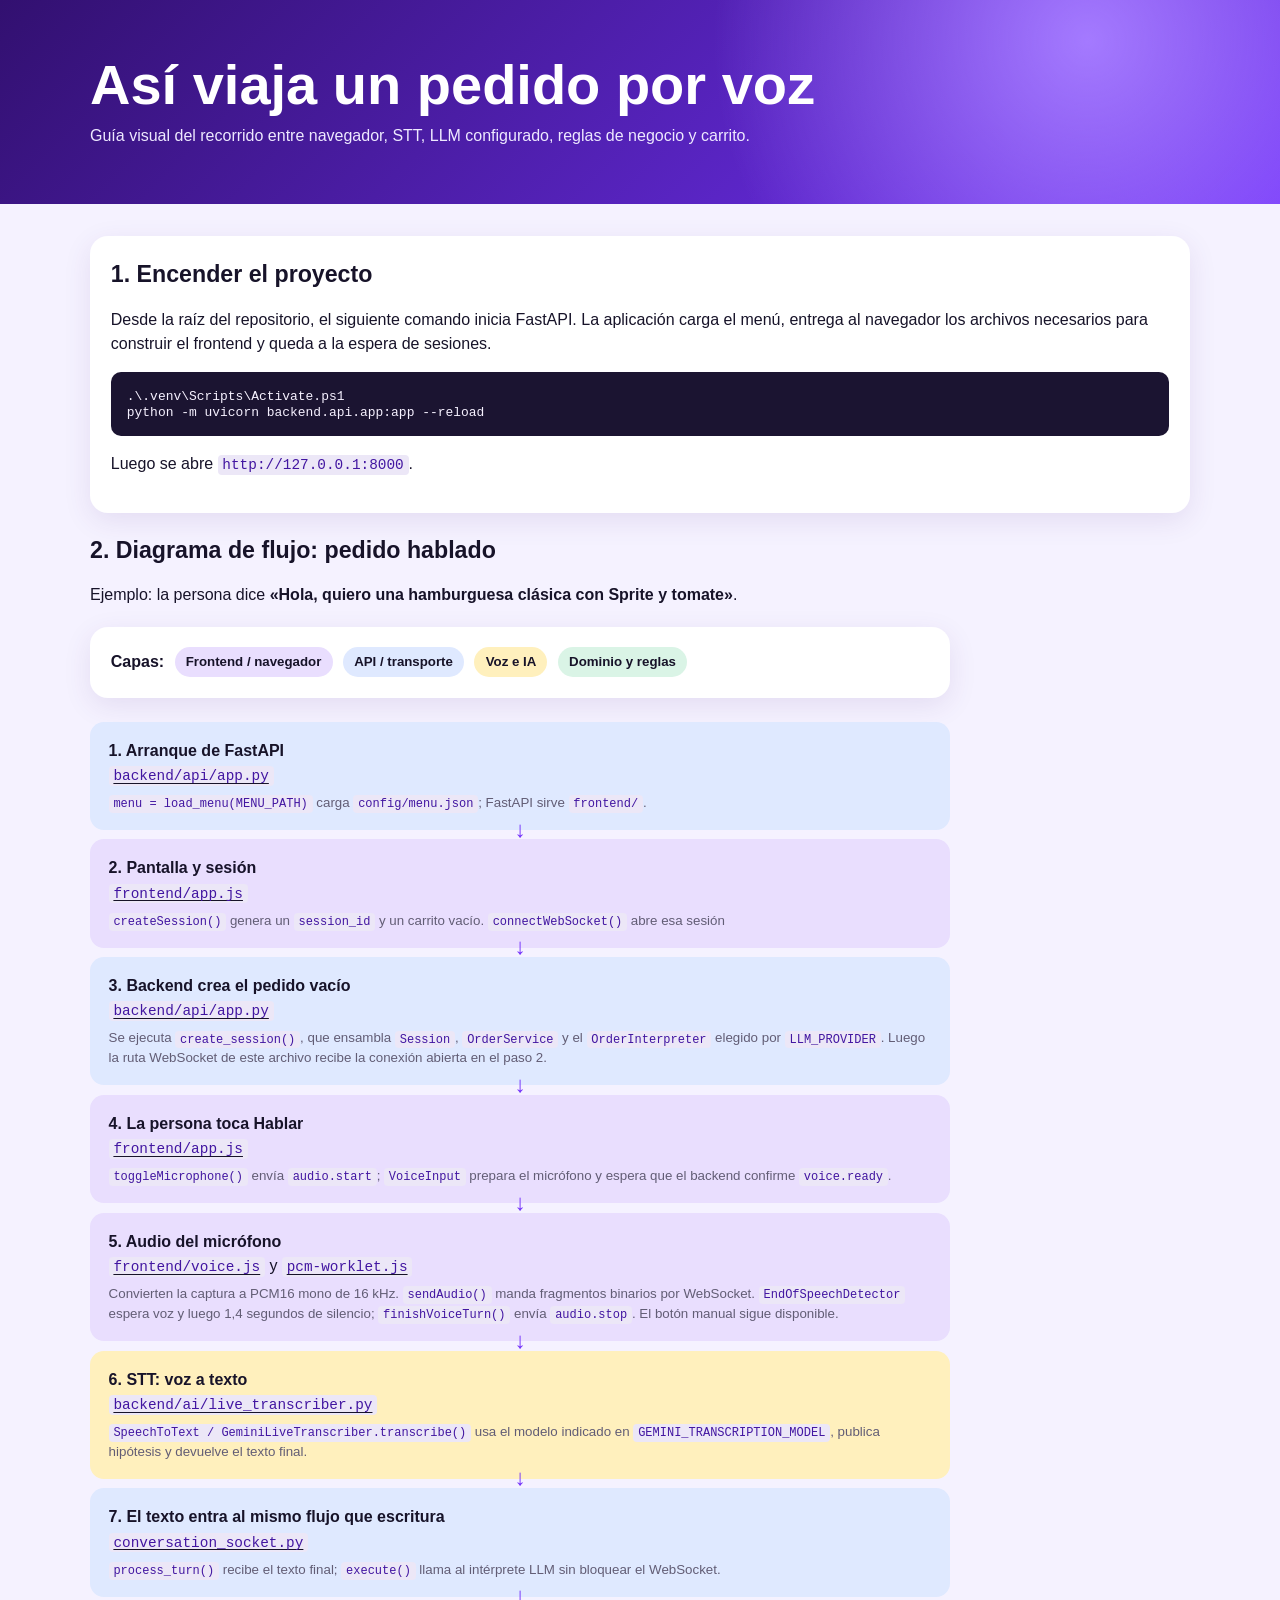
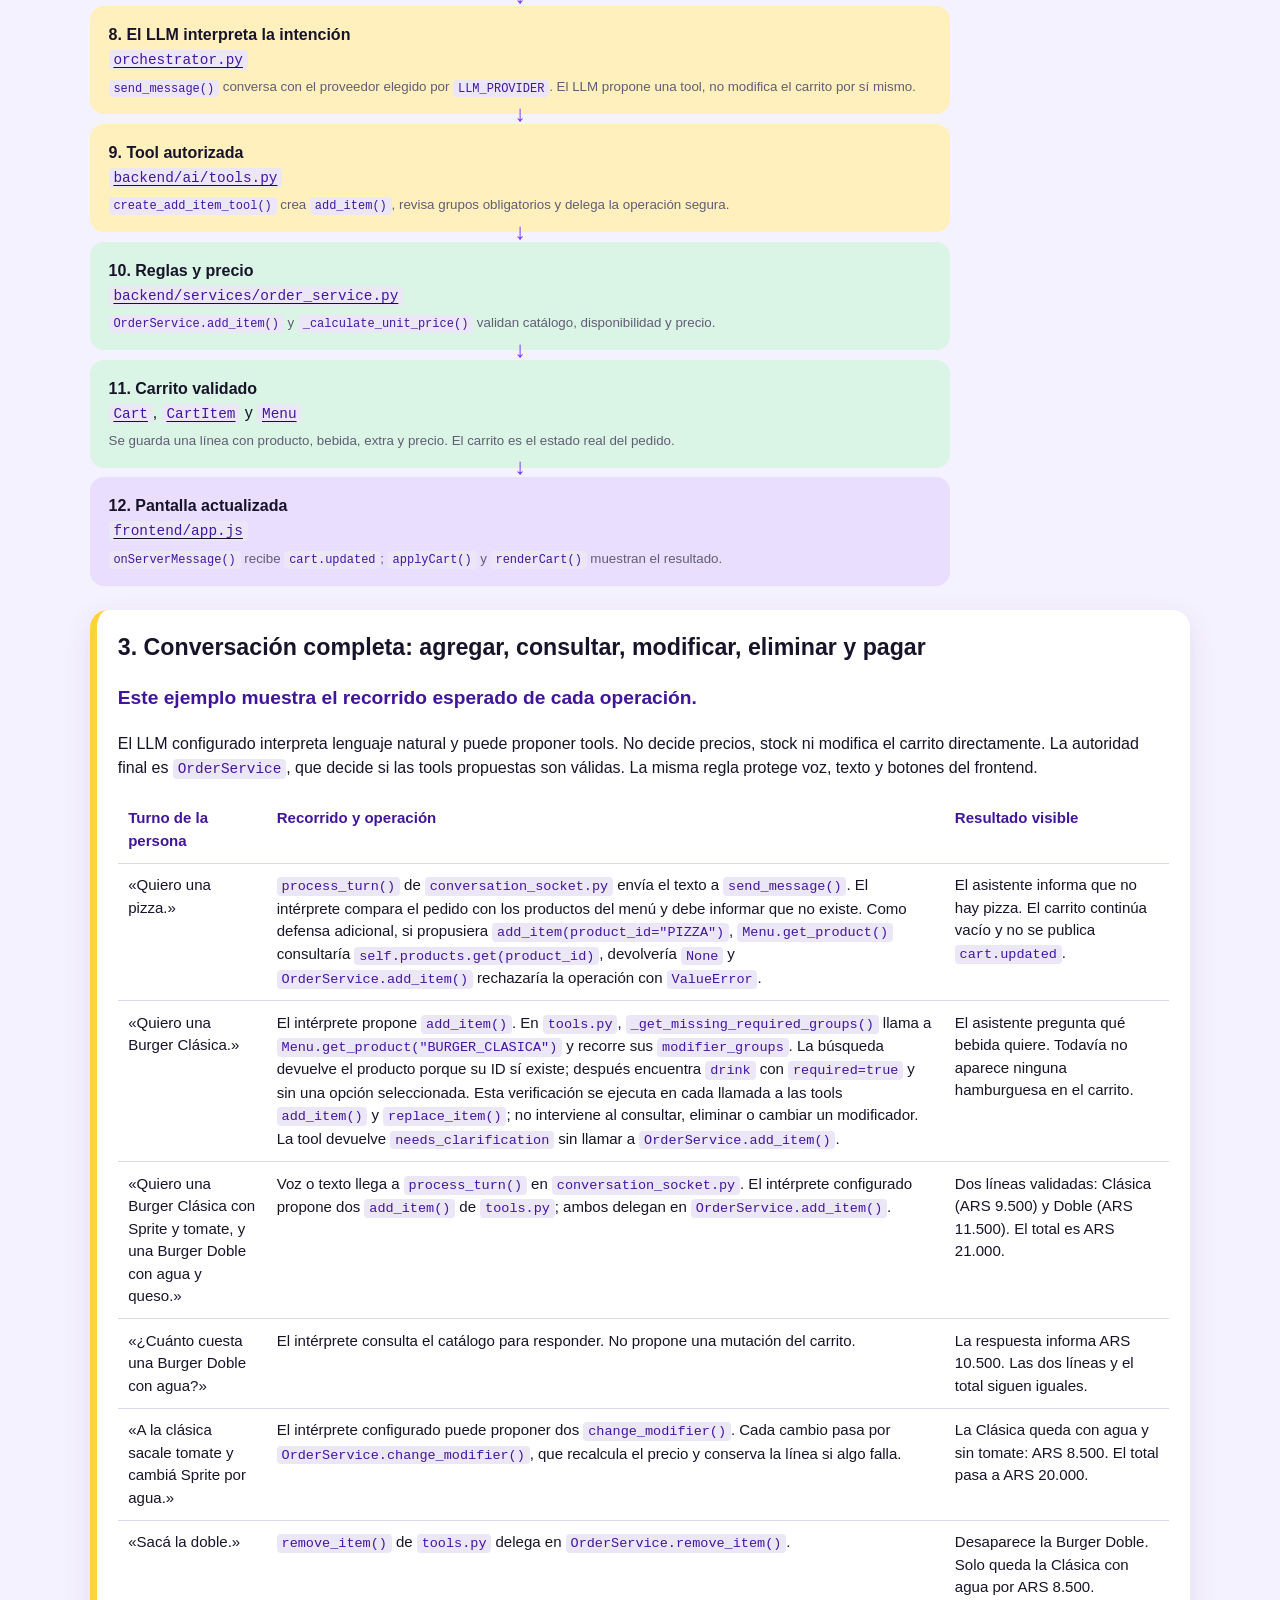
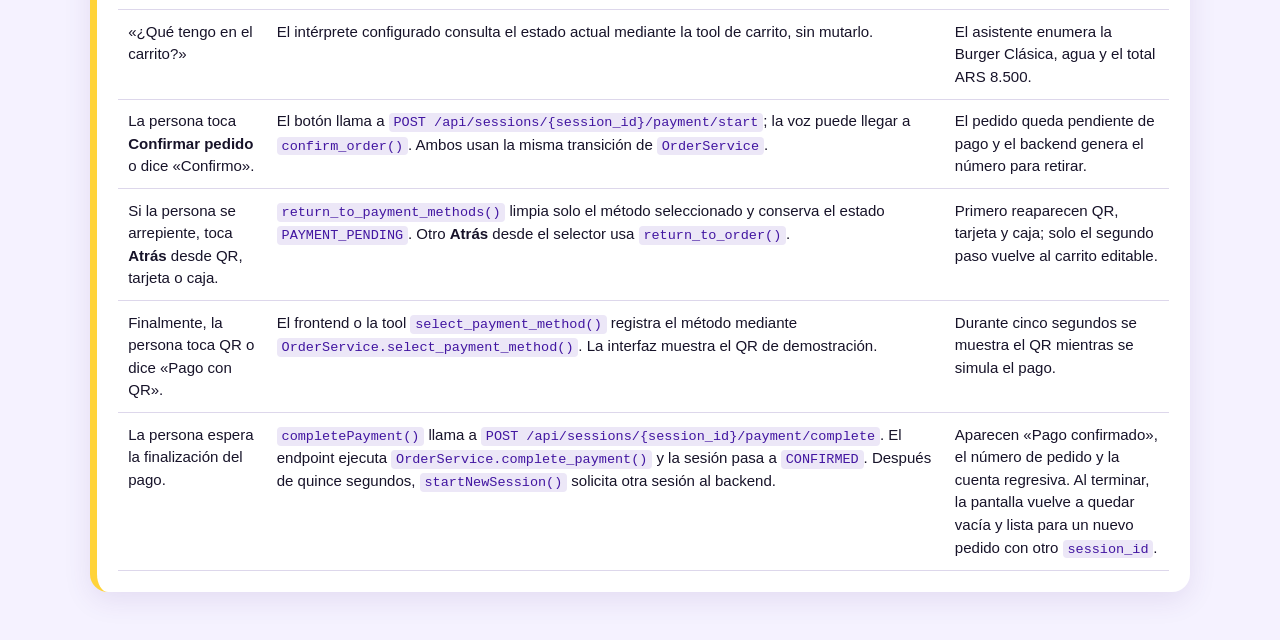
==== docs/recorrido-pedido.html @ 6e4f7584 "Envía el audio automáticamente al detectar silencio" ====
<!doctype html>
<html lang="es">

<head>
  <meta charset="utf-8">
  <meta name="viewport" content="width=device-width, initial-scale=1">
  <title>Recorrido de un pedido por voz</title>
  <style>
    :root {
      --violet: #7332fa;
      --violet-dark: #41159b;
      --yellow: #ffd339;
      --ink: #171329;
      --muted: #625d75;
      --surface: #ffffff;
      --background: #f5f2ff;
      --frontend: #e9defe;
      --backend: #dfe9ff;
      --ai: #fff0bd;
      --domain: #daf4e6;
      --line: #c9c1df;
    }

    * {
      box-sizing: border-box;
    }

    body {
      margin: 0;
      background: var(--background);
      color: var(--ink);
      font-family: Inter, Arial, sans-serif;
      line-height: 1.5;
    }

    header {
      background: radial-gradient(circle at 85% 20%, #a47aff, transparent 34%), linear-gradient(135deg, #321070, var(--violet));
      color: white;
      padding: 3.5rem max(1.5rem, calc((100% - 1100px) / 2));
    }

    header p {
      max-width: 760px;
      color: #eee9ff;
      margin: .6rem 0 0;
    }

    h1 {
      margin: 0;
      font-size: clamp(2rem, 5vw, 3.5rem);
      line-height: 1.05;
    }

    h2 {
      margin: 0 0 .7rem;
      font-size: 1.45rem;
    }

    h3 {
      margin: 0;
      font-size: 1rem;
    }

    main {
      width: min(1100px, calc(100% - 2rem));
      margin: 2rem auto 4rem;
    }

    .intro,
    .legend,
    .example,
    .notes {
      background: var(--surface);
      border-radius: 18px;
      padding: 1.3rem;
      box-shadow: 0 8px 28px #4b27821a;
      margin: 1.2rem 0;
    }

    .command {
      background: #1b1431;
      color: #f6f1ff;
      padding: 1rem;
      border-radius: 10px;
      overflow-x: auto;
      font: .9rem Consolas, monospace;
    }

    code {
      background: #ece7f7;
      color: #4216a1;
      padding: .12rem .3rem;
      border-radius: 4px;
      font-family: Consolas, monospace;
      font-size: .9em;
    }

    .command code {
      color: inherit;
      background: none;
      padding: 0;
    }

    .legend {
      display: flex;
      gap: .65rem;
      flex-wrap: wrap;
      align-items: center;
      width: 100%;
      max-width: 860px;
    }

    .pill {
      border-radius: 999px;
      padding: .3rem .7rem;
      font-weight: 700;
      font-size: .83rem;
    }

    .frontend {
      background: var(--frontend);
    }

    .backend {
      background: var(--backend);
    }

    .ai {
      background: var(--ai);
    }

    .domain {
      background: var(--domain);
    }

    .flow {
      display: grid;
      gap: .6rem;
      margin: 1.5rem 0;
    }

    .step {
      position: relative;
      padding: 1rem 1.1rem;
      border-radius: 14px;
      border: 1px solid transparent;
    }

    .step:not(:last-child)::after {
      content: "\2193";
      position: absolute;
      left: 50%;
      bottom: -1.08rem;
      transform: translateX(-50%);
      color: var(--violet);
      font-size: 1.4rem;
      font-weight: bold;
      z-index: 1;
    }

    .step small {
      color: var(--muted);
      display: block;
      margin-top: .35rem;
    }

    .step a {
      color: inherit;
      text-decoration-thickness: 1px;
      text-underline-offset: 3px;
    }

    details {
      border-top: 1px solid #dcd6ed;
      padding: .8rem 0;
    }

    details:last-child {
      border-bottom: 1px solid #dcd6ed;
    }

    summary {
      cursor: pointer;
      font-weight: 700;
      color: var(--violet-dark);
    }

    summary span {
      color: var(--ink);
    }

    .detail-body {
      padding: .7rem 0 0 1.2rem;
    }

    .detail-body p {
      margin: .25rem 0;
    }

    .grid {
      display: grid;
      grid-template-columns: repeat(auto-fit, minmax(250px, 1fr));
      gap: 1rem;
    }

    .example {
      border-left: 7px solid var(--yellow);
    }

    .example-phrase {
      font-size: 1.2rem;
      font-weight: 700;
      color: var(--violet-dark);
    }

    table {
      border-collapse: collapse;
      width: 100%;
      font-size: .94rem;
      margin-top: .8rem;
    }

    th,
    td {
      text-align: left;
      vertical-align: top;
      padding: .65rem;
      border-bottom: 1px solid #ddd7eb;
    }

    th {
      color: var(--violet-dark);
    }

    .warning {
      background: #fff8df;
      border: 1px solid #f2db85;
      border-radius: 10px;
      padding: .8rem;
    }

    footer {
      text-align: center;
      color: var(--muted);
      padding: 1rem;
      font-size: .9rem;
    }

    .flow {
      max-width: 860px;
    }
  </style>
</head>

<body>
  <header>
    <h1>As&iacute; viaja un pedido por voz</h1>
    <p>Gu&iacute;a visual del recorrido entre navegador, STT, LLM configurado, reglas de negocio y carrito.</p>
  </header>
  <main>
    <section class="intro">
      <h2>1. Encender el proyecto</h2>
      <p>Desde la ra&iacute;z del repositorio, el siguiente comando inicia FastAPI. La aplicaci&oacute;n carga el
        men&uacute;, entrega al navegador los archivos necesarios para construir el frontend y queda a la espera de
        sesiones.</p>
      <pre class="command"><code>.\.venv\Scripts\Activate.ps1
python -m uvicorn backend.api.app:app --reload</code></pre>
      <p>Luego se abre <code>http://127.0.0.1:8000</code>.</p>
    </section>


    <section>
      <h2>2. Diagrama de flujo: pedido hablado</h2>
      <p>Ejemplo: la persona dice <strong>&laquo;Hola, quiero una hamburguesa cl&aacute;sica con Sprite y
          tomate&raquo;</strong>.</p>
      <section class="legend" aria-label="Leyenda de capas">
        <strong>Capas:</strong>
        <span class="pill frontend">Frontend / navegador</span>
        <span class="pill backend">API / transporte</span>
        <span class="pill ai">Voz e IA</span>
        <span class="pill domain">Dominio y reglas</span>
      </section>

      <div class="flow">
        <article class="step backend">
          <h3>1. Arranque de FastAPI</h3>
          <a href="../backend/api/app.py"><code>backend/api/app.py</code></a>
          <small><code>menu = load_menu(MENU_PATH)</code> carga <code>config/menu.json</code>; FastAPI sirve
            <code>frontend/</code>.</small>
        </article>
        <article class="step frontend">
          <h3>2. Pantalla y sesi&oacute;n</h3>
          <a href="../frontend/app.js"><code>frontend/app.js</code></a>
          <small><code>createSession()</code> genera un <code>session_id</code> y un carrito vacío.
            <code>connectWebSocket()</code> abre esa sesión</small>
        </article>
        <article class="step backend">
          <h3>3. Backend crea el pedido vac&iacute;o</h3>
          <a href="../backend/api/app.py"><code>backend/api/app.py</code></a>
          <small>Se ejecuta <code>create_session()</code>, que
            ensambla <code>Session</code>, <code>OrderService</code> y el <code>OrderInterpreter</code> elegido por
            <code>LLM_PROVIDER</code>. Luego la ruta WebSocket de este archivo recibe la
            conexi&oacute;n abierta en el paso 2.</small>
        </article>
        <article class="step frontend">
          <h3>4. La persona toca Hablar</h3>
          <a href="../frontend/app.js"><code>frontend/app.js</code></a>
          <small><code>toggleMicrophone()</code> env&iacute;a <code>audio.start</code>; <code>VoiceInput</code> prepara
            el micr&oacute;fono y espera que el backend confirme <code>voice.ready</code>.</small>
        </article>
        <article class="step frontend">
          <h3>5. Audio del micr&oacute;fono</h3>
          <a href="../frontend/voice.js"><code>frontend/voice.js</code></a> y <a
            href="../frontend/pcm-worklet.js"><code>pcm-worklet.js</code></a>
          <small>Convierten la captura a PCM16 mono de 16 kHz. <code>sendAudio()</code> manda fragmentos binarios por
            WebSocket. <code>EndOfSpeechDetector</code> espera voz y luego 1,4 segundos de silencio;
            <code>finishVoiceTurn()</code> env&iacute;a <code>audio.stop</code>. El bot&oacute;n manual sigue disponible.</small>
        </article>
        <article class="step ai">
          <h3>6. STT: voz a texto</h3>
          <a href="../backend/ai/live_transcriber.py"><code>backend/ai/live_transcriber.py</code></a>
          <small><code>SpeechToText / GeminiLiveTranscriber.transcribe()</code> usa el modelo indicado en
            <code>GEMINI_TRANSCRIPTION_MODEL</code>, publica hip&oacute;tesis y devuelve el texto final.</small>
        </article>
        <article class="step backend">
          <h3>7. El texto entra al mismo flujo que escritura</h3>
          <a href="../backend/api/conversation_socket.py"><code>conversation_socket.py</code></a>
          <small><code>process_turn()</code> recibe el texto final; <code>execute()</code> llama al int&eacute;rprete
            LLM sin bloquear el WebSocket.</small>
        </article>
        <article class="step ai">
          <h3>8. El LLM interpreta la intenci&oacute;n</h3>
          <a href="../backend/ai/orchestrator.py"><code>orchestrator.py</code></a>
          <small><code>send_message()</code> conversa con el proveedor elegido por <code>LLM_PROVIDER</code>.
            El LLM propone una tool, no modifica el carrito por s&iacute; mismo.</small>
        </article>
        <article class="step ai">
          <h3>9. Tool autorizada</h3>
          <a href="../backend/ai/tools.py"><code>backend/ai/tools.py</code></a>
          <small><code>create_add_item_tool()</code> crea <code>add_item()</code>, revisa grupos obligatorios y delega
            la operaci&oacute;n segura.</small>
        </article>
        <article class="step domain">
          <h3>10. Reglas y precio</h3>
          <a href="../backend/services/order_service.py"><code>backend/services/order_service.py</code></a>
          <small><code>OrderService.add_item()</code> y <code>_calculate_unit_price()</code> validan cat&aacute;logo,
            disponibilidad y precio.</small>
        </article>
        <article class="step domain">
          <h3>11. Carrito validado</h3>
          <a href="../backend/domain/cart.py"><code>Cart</code></a>, <a
            href="../backend/domain/cart_item.py"><code>CartItem</code></a> y <a
            href="../backend/domain/menu.py"><code>Menu</code></a>
          <small>Se guarda una l&iacute;nea con producto, bebida, extra y precio. El carrito es el estado real del
            pedido.</small>
        </article>
        <article class="step frontend">
          <h3>12. Pantalla actualizada</h3>
          <a href="../frontend/app.js"><code>frontend/app.js</code></a>
          <small><code>onServerMessage()</code> recibe <code>cart.updated</code>; <code>applyCart()</code> y
            <code>renderCart()</code> muestran el resultado.</small>
        </article>
      </div>
    </section>

    <section class="example">
      <h2>3. Conversaci&oacute;n completa: agregar, consultar, modificar, eliminar y pagar</h2>
      <p class="example-phrase">Este ejemplo muestra el recorrido
        esperado de cada operaci&oacute;n.</p>
      <p>El LLM configurado interpreta lenguaje natural y puede proponer tools. No decide precios, stock ni
        modifica el carrito directamente. La autoridad final es <code>OrderService</code>, que decide si las tools
        propuestas son v&aacute;lidas. La misma regla protege voz, texto y botones del frontend.</p>
      <table>
        <thead>
          <tr>
            <th>Turno de la persona</th>
            <th>Recorrido y operaci&oacute;n</th>
            <th>Resultado visible</th>
          </tr>
        </thead>
        <tbody>
          <tr>
            <td>&laquo;Quiero una pizza.&raquo;</td>
            <td><code>process_turn()</code> de <code>conversation_socket.py</code> env&iacute;a el texto a
              <code>send_message()</code>. El int&eacute;rprete compara el pedido con los productos del men&uacute; y
              debe
              informar que no existe. Como defensa adicional, si propusiera
              <code>add_item(product_id=&quot;PIZZA&quot;)</code>, <code>Menu.get_product()</code> consultar&iacute;a
              <code>self.products.get(product_id)</code>, devolver&iacute;a <code>None</code> y
              <code>OrderService.add_item()</code> rechazar&iacute;a la operaci&oacute;n con <code>ValueError</code>.
            </td>
            <td>El asistente informa que no hay pizza. El carrito contin&uacute;a vac&iacute;o y no se publica
              <code>cart.updated</code>.
            </td>
          </tr>
          <tr>
            <td>&laquo;Quiero una Burger Cl&aacute;sica.&raquo;</td>
            <td>El int&eacute;rprete propone <code>add_item()</code>. En <code>tools.py</code>,
              <code>_get_missing_required_groups()</code> llama a
              <code>Menu.get_product(&quot;BURGER_CLASICA&quot;)</code> y recorre sus
              <code>modifier_groups</code>. La b&uacute;squeda devuelve el producto porque su ID s&iacute; existe;
              despu&eacute;s encuentra <code>drink</code> con <code>required=true</code> y sin una opci&oacute;n
              seleccionada.
              Esta verificaci&oacute;n se ejecuta en cada llamada a las tools <code>add_item()</code> y
              <code>replace_item()</code>; no interviene al consultar, eliminar o cambiar un modificador. La tool
              devuelve <code>needs_clarification</code> sin llamar a <code>OrderService.add_item()</code>.
            </td>
            <td>El asistente pregunta qu&eacute; bebida quiere. Todav&iacute;a no aparece ninguna hamburguesa en el
              carrito.</td>
          </tr>
          <tr>
            <td>&laquo;Quiero una Burger Cl&aacute;sica con Sprite y tomate, y una Burger Doble con agua y
              queso.&raquo;</td>
            <td>Voz o texto llega a <code>process_turn()</code> en <code>conversation_socket.py</code>. El intérprete
              configurado propone dos <code>add_item()</code> de <code>tools.py</code>; ambos delegan en
              <code>OrderService.add_item()</code>.
            </td>
            <td>Dos l&iacute;neas validadas: Cl&aacute;sica (ARS 9.500) y Doble (ARS 11.500). El total es ARS 21.000.
            </td>
          </tr>
          <tr>
            <td>&laquo;&iquest;Cu&aacute;nto cuesta una Burger Doble con agua?&raquo;</td>
            <td>El intérprete consulta el cat&aacute;logo para responder. No propone una mutaci&oacute;n del carrito.
            </td>
            <td>La respuesta informa ARS 10.500. Las dos l&iacute;neas y el total siguen iguales.</td>
          </tr>
          <tr>
            <td>&laquo;A la cl&aacute;sica sacale tomate y cambi&aacute; Sprite por agua.&raquo;</td>
            <td>El intérprete configurado puede proponer dos <code>change_modifier()</code>. Cada cambio pasa por
              <code>OrderService.change_modifier()</code>, que recalcula el precio y conserva la l&iacute;nea si algo
              falla.
            </td>
            <td>La Cl&aacute;sica queda con agua y sin tomate: ARS 8.500. El total pasa a ARS 20.000.</td>
          </tr>
          <tr>
            <td>&laquo;Sac&aacute; la doble.&raquo;</td>
            <td><code>remove_item()</code> de <code>tools.py</code> delega en <code>OrderService.remove_item()</code>.
            </td>
            <td>Desaparece la Burger Doble. Solo queda la Cl&aacute;sica con agua por ARS 8.500.</td>
          </tr>
          <tr>
            <td>&laquo;&iquest;Qu&eacute; tengo en el carrito?&raquo;</td>
            <td>El int&eacute;rprete configurado consulta el estado actual mediante la tool de carrito, sin mutarlo.
            </td>
            <td>El asistente enumera la Burger Cl&aacute;sica, agua y el total ARS 8.500.</td>
          </tr>
          <tr>
            <td>La persona toca <strong>Confirmar pedido</strong> o dice &laquo;Confirmo&raquo;.</td>
            <td>El bot&oacute;n llama a <code>POST /api/sessions/{session_id}/payment/start</code>; la voz puede llegar
              a <code>confirm_order()</code>. Ambos usan la misma transici&oacute;n de <code>OrderService</code>.</td>
            <td>El pedido queda pendiente de pago y el backend genera el n&uacute;mero para retirar.</td>
          </tr>
          <tr>
            <td>Si la persona se arrepiente, toca <strong>Atr&aacute;s</strong> desde QR, tarjeta o caja.</td>
            <td><code>return_to_payment_methods()</code> limpia solo el m&eacute;todo seleccionado y conserva el estado
              <code>PAYMENT_PENDING</code>. Otro <strong>Atr&aacute;s</strong> desde el selector usa
              <code>return_to_order()</code>.
            </td>
            <td>Primero reaparecen QR, tarjeta y caja; solo el segundo paso vuelve al carrito editable.</td>
          </tr>
          <tr>
            <td>Finalmente, la persona toca QR o dice &laquo;Pago con QR&raquo;.</td>
            <td>El frontend o la tool <code>select_payment_method()</code> registra el m&eacute;todo mediante
              <code>OrderService.select_payment_method()</code>. La interfaz muestra
              el QR de demostraci&oacute;n.
            </td>
            <td>Durante cinco segundos se muestra el QR mientras se simula el pago.</td>
          </tr>
          <tr>
            <td>La persona espera la finalizaci&oacute;n del pago.</td>
            <td><code>completePayment()</code> llama a
              <code>POST /api/sessions/{session_id}/payment/complete</code>. El endpoint ejecuta
              <code>OrderService.complete_payment()</code> y la sesi&oacute;n pasa a <code>CONFIRMED</code>.
              Despu&eacute;s de
              quince segundos, <code>startNewSession()</code> solicita otra sesi&oacute;n al backend.
            </td>
            <td>Aparecen &laquo;Pago confirmado&raquo;, el n&uacute;mero de pedido y la cuenta regresiva. Al terminar,
              la
              pantalla vuelve a quedar vac&iacute;a y lista para un nuevo pedido con otro <code>session_id</code>.</td>
          </tr>
        </tbody>
      </table>

    </section>


  </main>
</body>

</html>
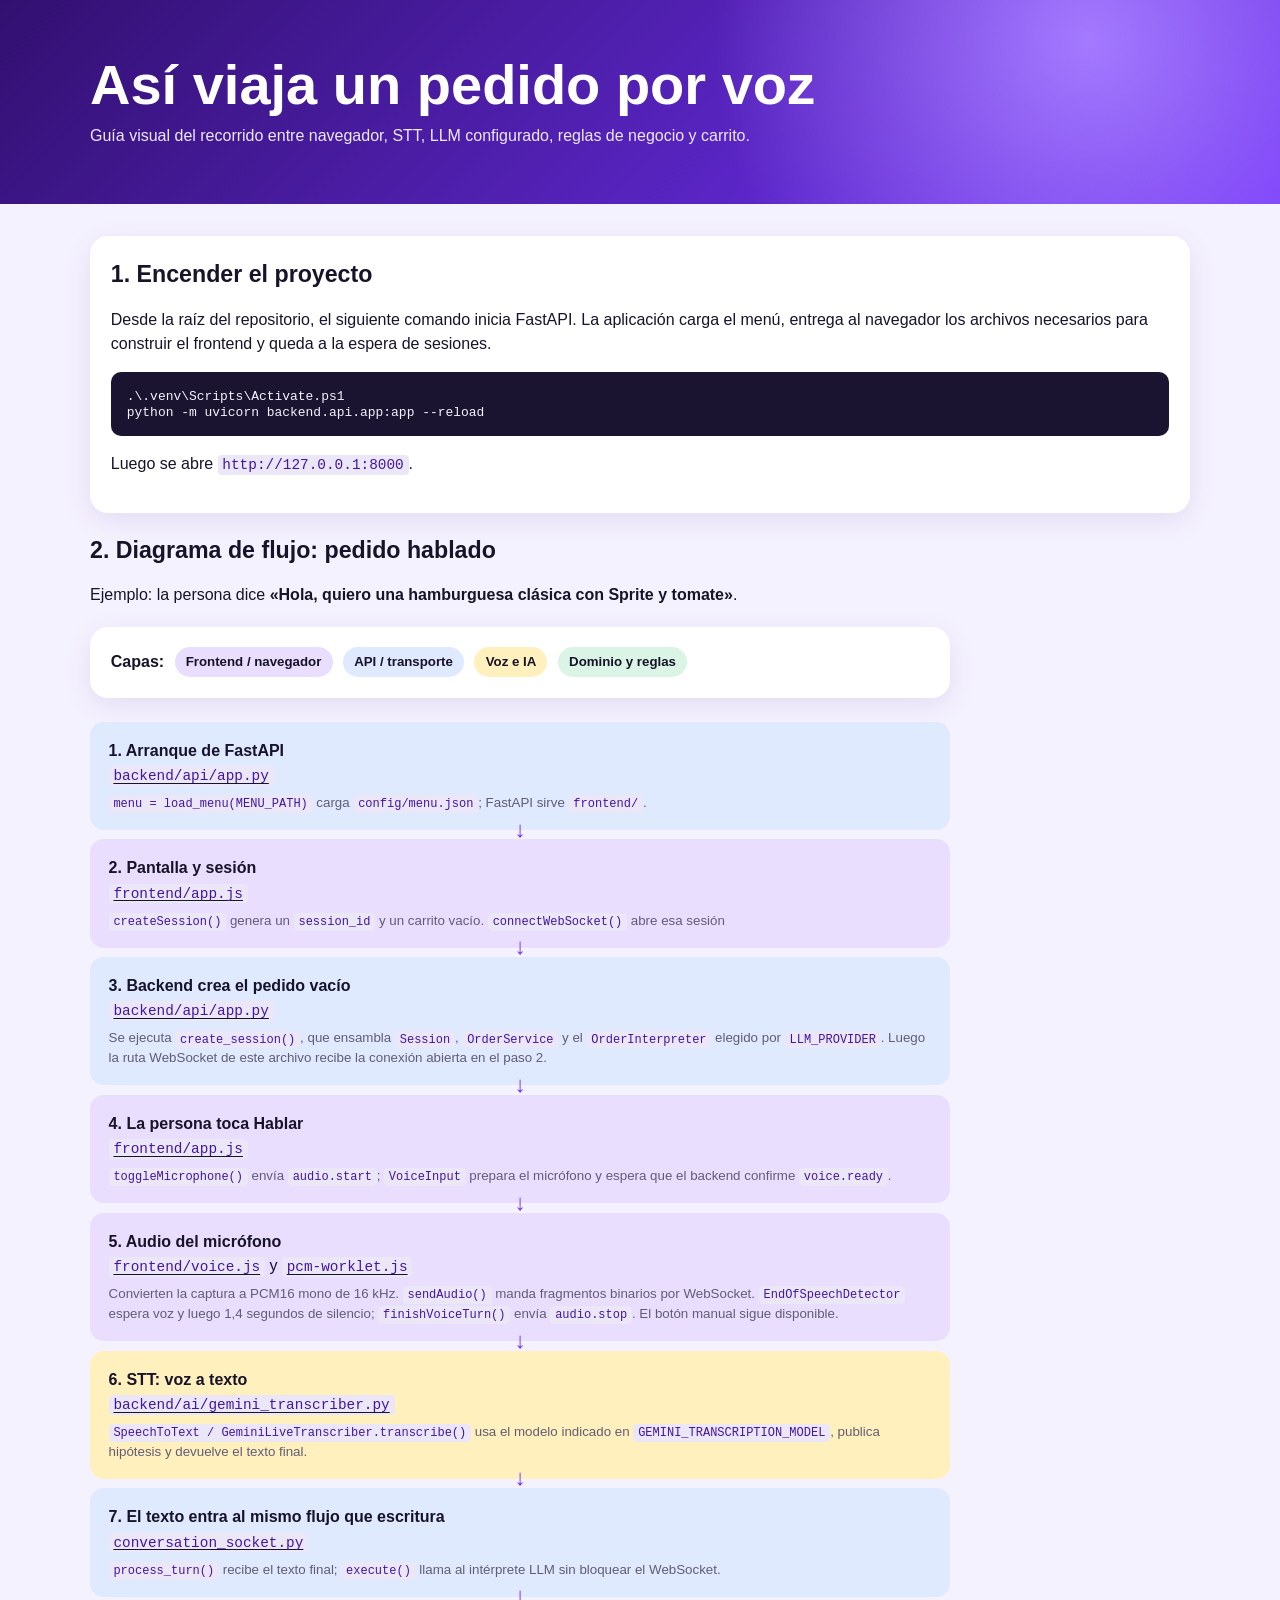
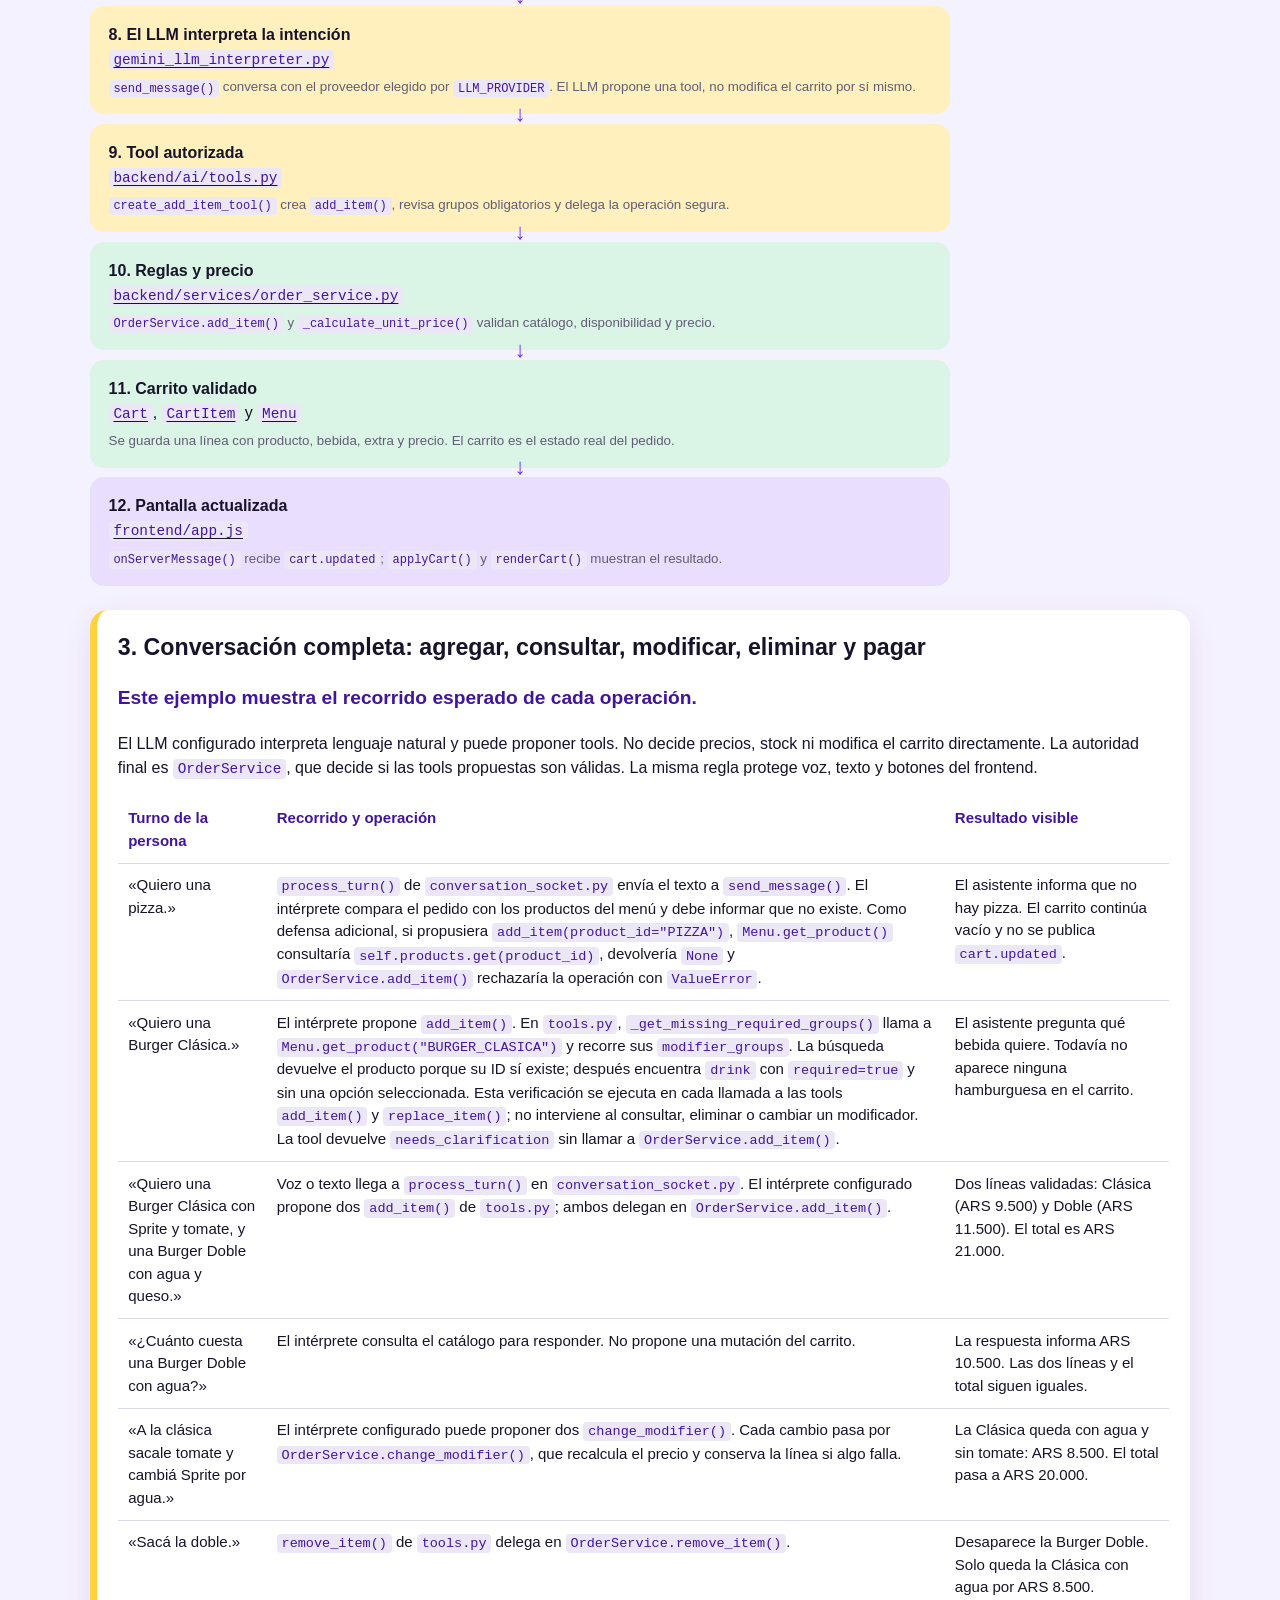
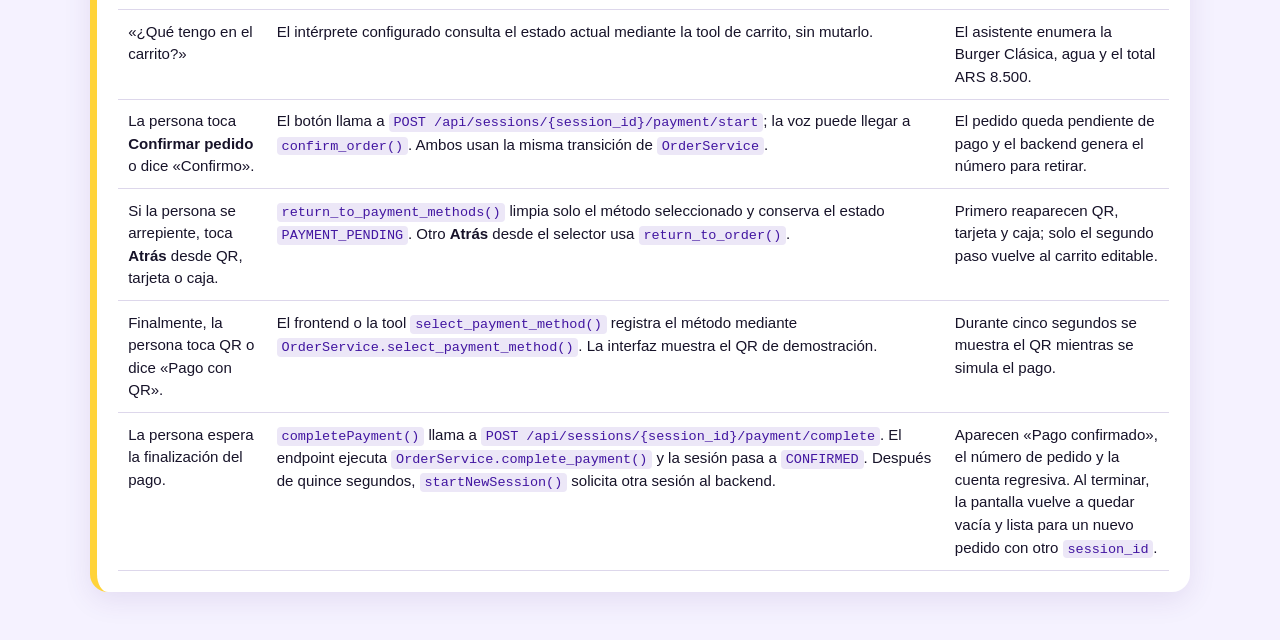
==== commit 533b1e3c: "Nombra los adaptadores de IA por proveedor y función." ====
--- a/docs/recorrido-pedido.html
+++ b/docs/recorrido-pedido.html
@@ -318,7 +318,7 @@
         </article>
         <article class="step ai">
           <h3>6. STT: voz a texto</h3>
-          <a href="../backend/ai/live_transcriber.py"><code>backend/ai/live_transcriber.py</code></a>
+          <a href="../backend/ai/gemini_transcriber.py"><code>backend/ai/gemini_transcriber.py</code></a>
           <small><code>SpeechToText / GeminiLiveTranscriber.transcribe()</code> usa el modelo indicado en
             <code>GEMINI_TRANSCRIPTION_MODEL</code>, publica hip&oacute;tesis y devuelve el texto final.</small>
         </article>
@@ -330,7 +330,7 @@
         </article>
         <article class="step ai">
           <h3>8. El LLM interpreta la intenci&oacute;n</h3>
-          <a href="../backend/ai/orchestrator.py"><code>orchestrator.py</code></a>
+          <a href="../backend/ai/gemini_llm_interpreter.py"><code>gemini_llm_interpreter.py</code></a>
           <small><code>send_message()</code> conversa con el proveedor elegido por <code>LLM_PROVIDER</code>.
             El LLM propone una tool, no modifica el carrito por s&iacute; mismo.</small>
         </article>
@@ -487,4 +487,4 @@
   </main>
 </body>
 
-</html>+</html>
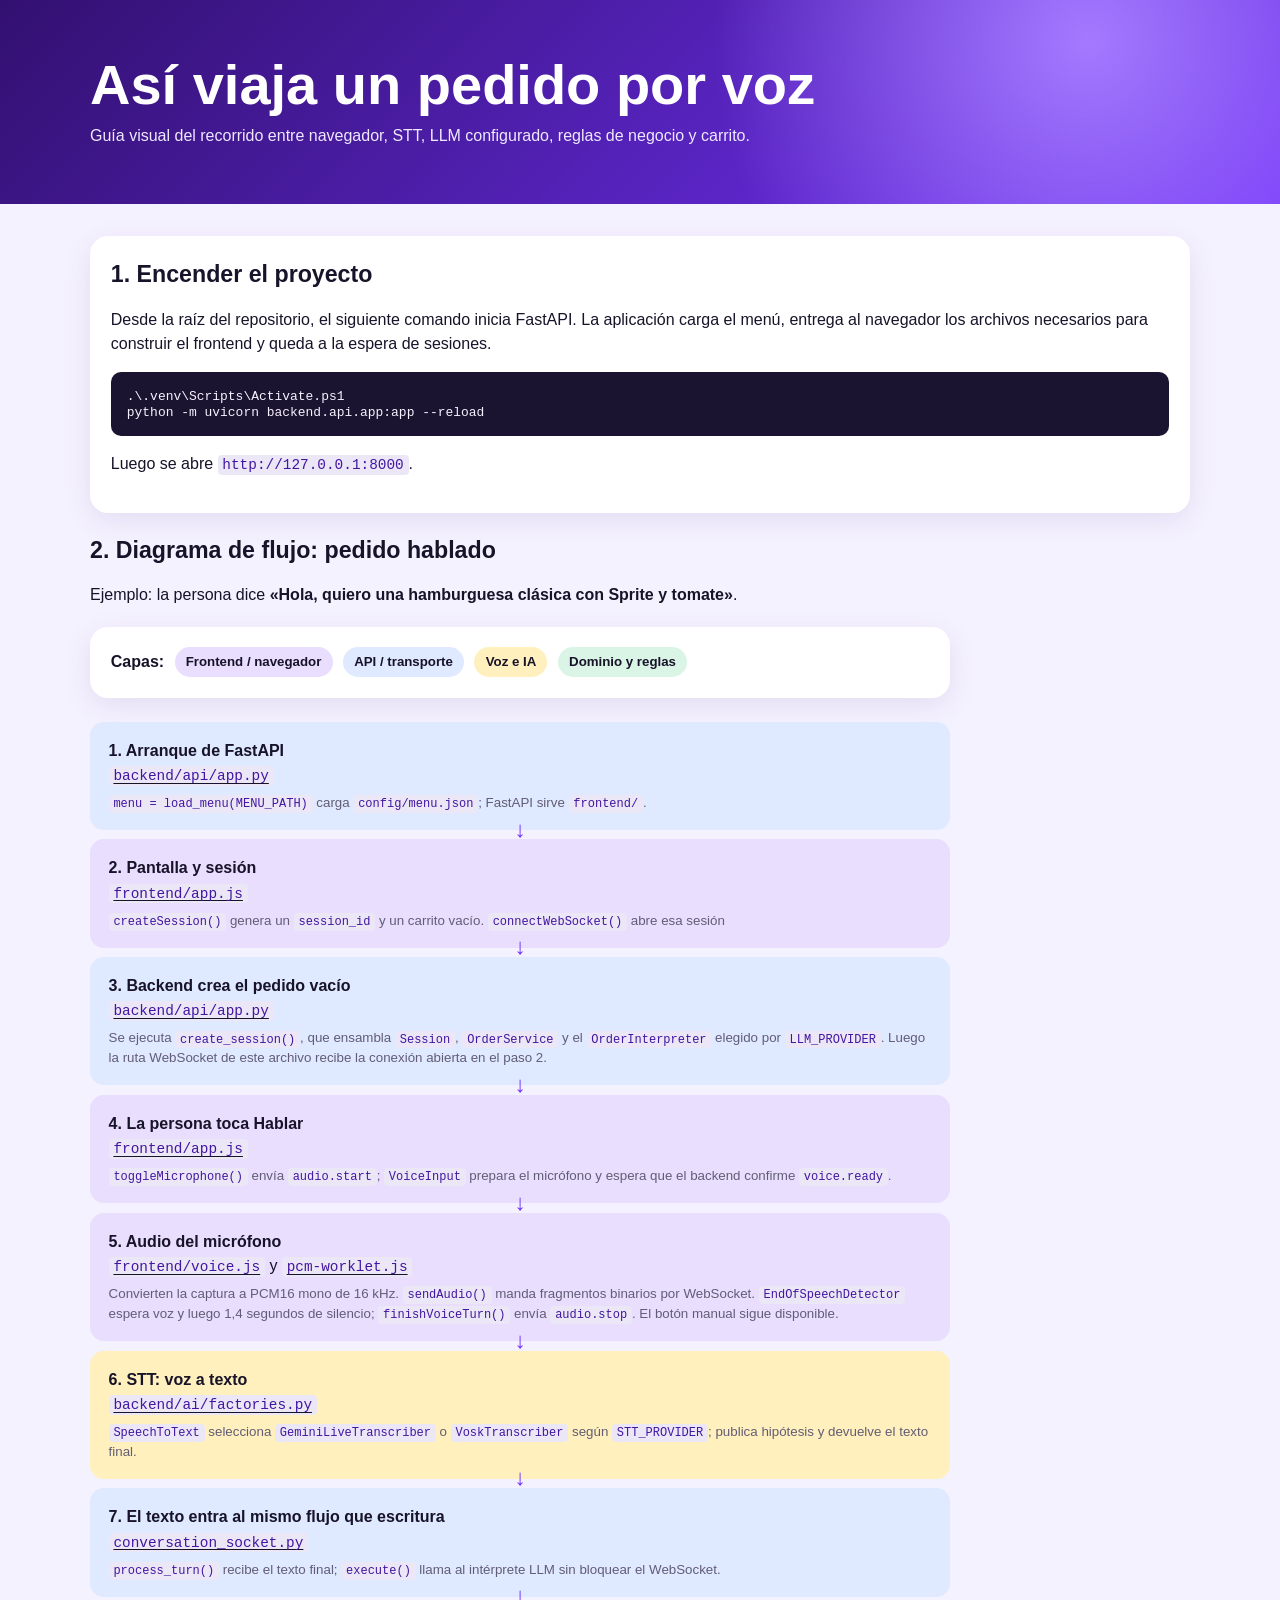
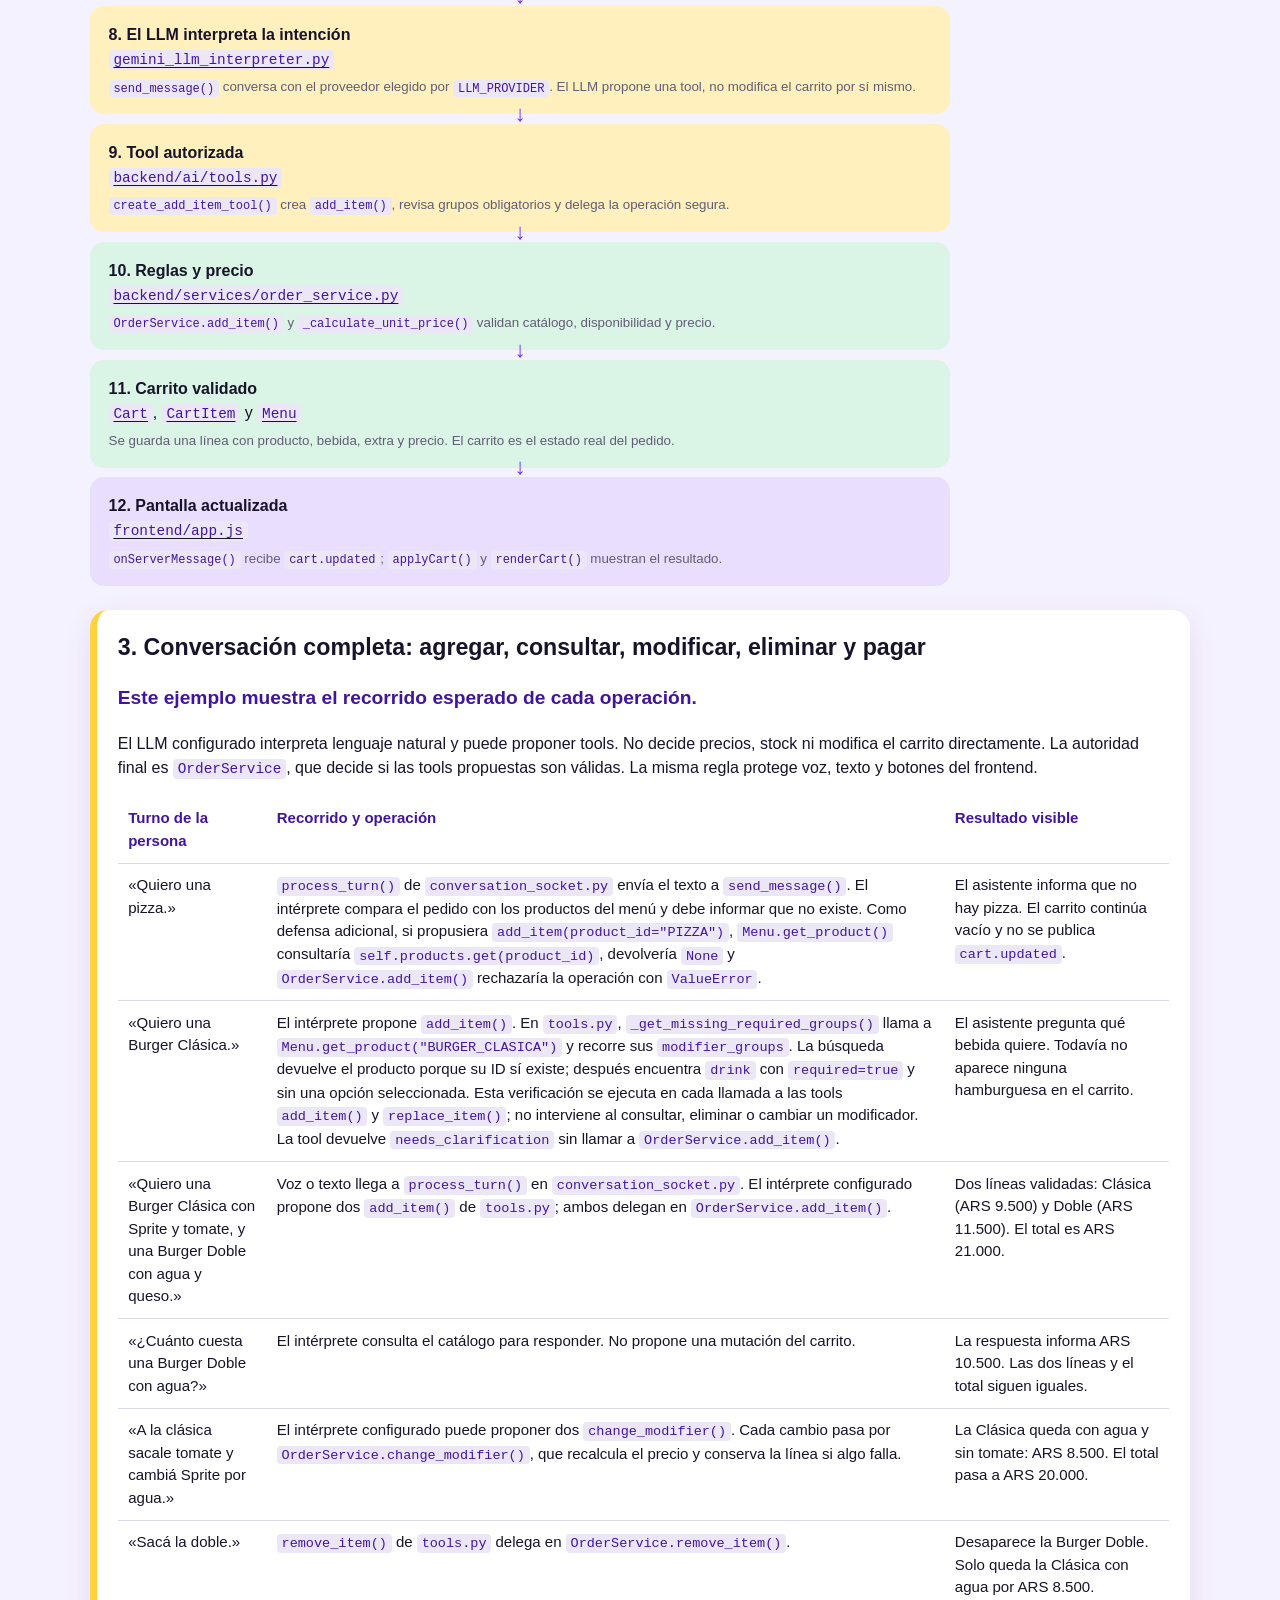
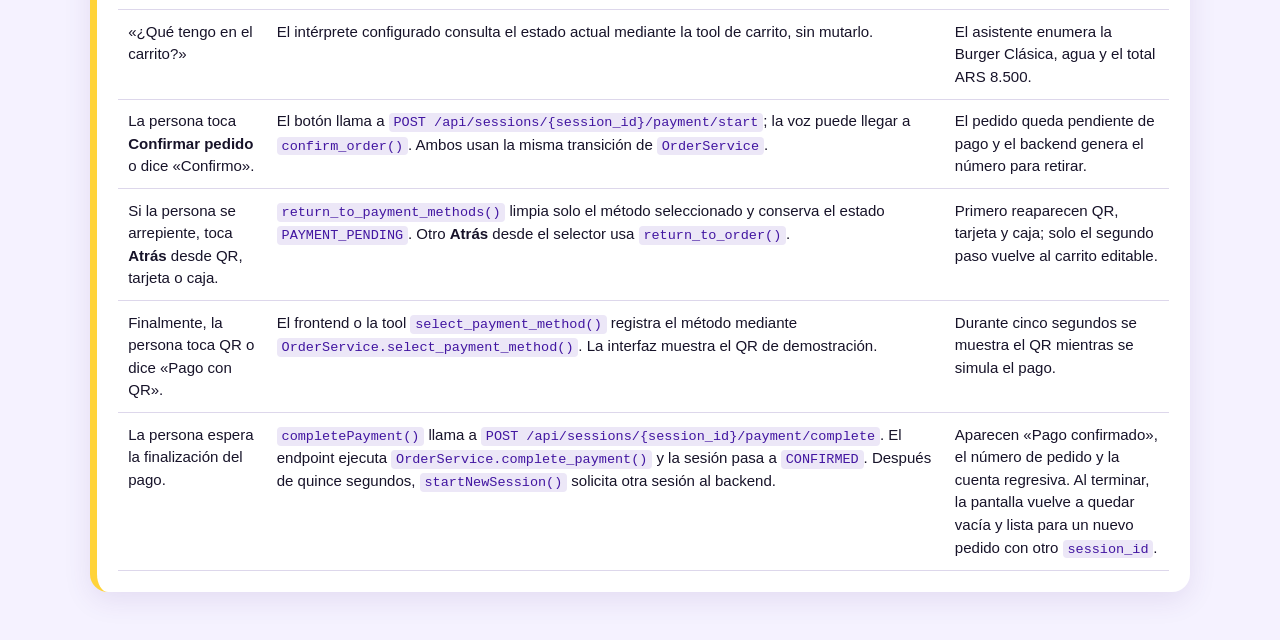
==== commit 85743f7b: "Incorpora Vosk como transcriptor local opcional." ====
--- a/docs/recorrido-pedido.html
+++ b/docs/recorrido-pedido.html
@@ -318,9 +318,9 @@
         </article>
         <article class="step ai">
           <h3>6. STT: voz a texto</h3>
-          <a href="../backend/ai/gemini_transcriber.py"><code>backend/ai/gemini_transcriber.py</code></a>
-          <small><code>SpeechToText / GeminiLiveTranscriber.transcribe()</code> usa el modelo indicado en
-            <code>GEMINI_TRANSCRIPTION_MODEL</code>, publica hip&oacute;tesis y devuelve el texto final.</small>
+          <a href="../backend/ai/factories.py"><code>backend/ai/factories.py</code></a>
+          <small><code>SpeechToText</code> selecciona <code>GeminiLiveTranscriber</code> o
+            <code>VoskTranscriber</code> seg&uacute;n <code>STT_PROVIDER</code>; publica hip&oacute;tesis y devuelve el texto final.</small>
         </article>
         <article class="step backend">
           <h3>7. El texto entra al mismo flujo que escritura</h3>
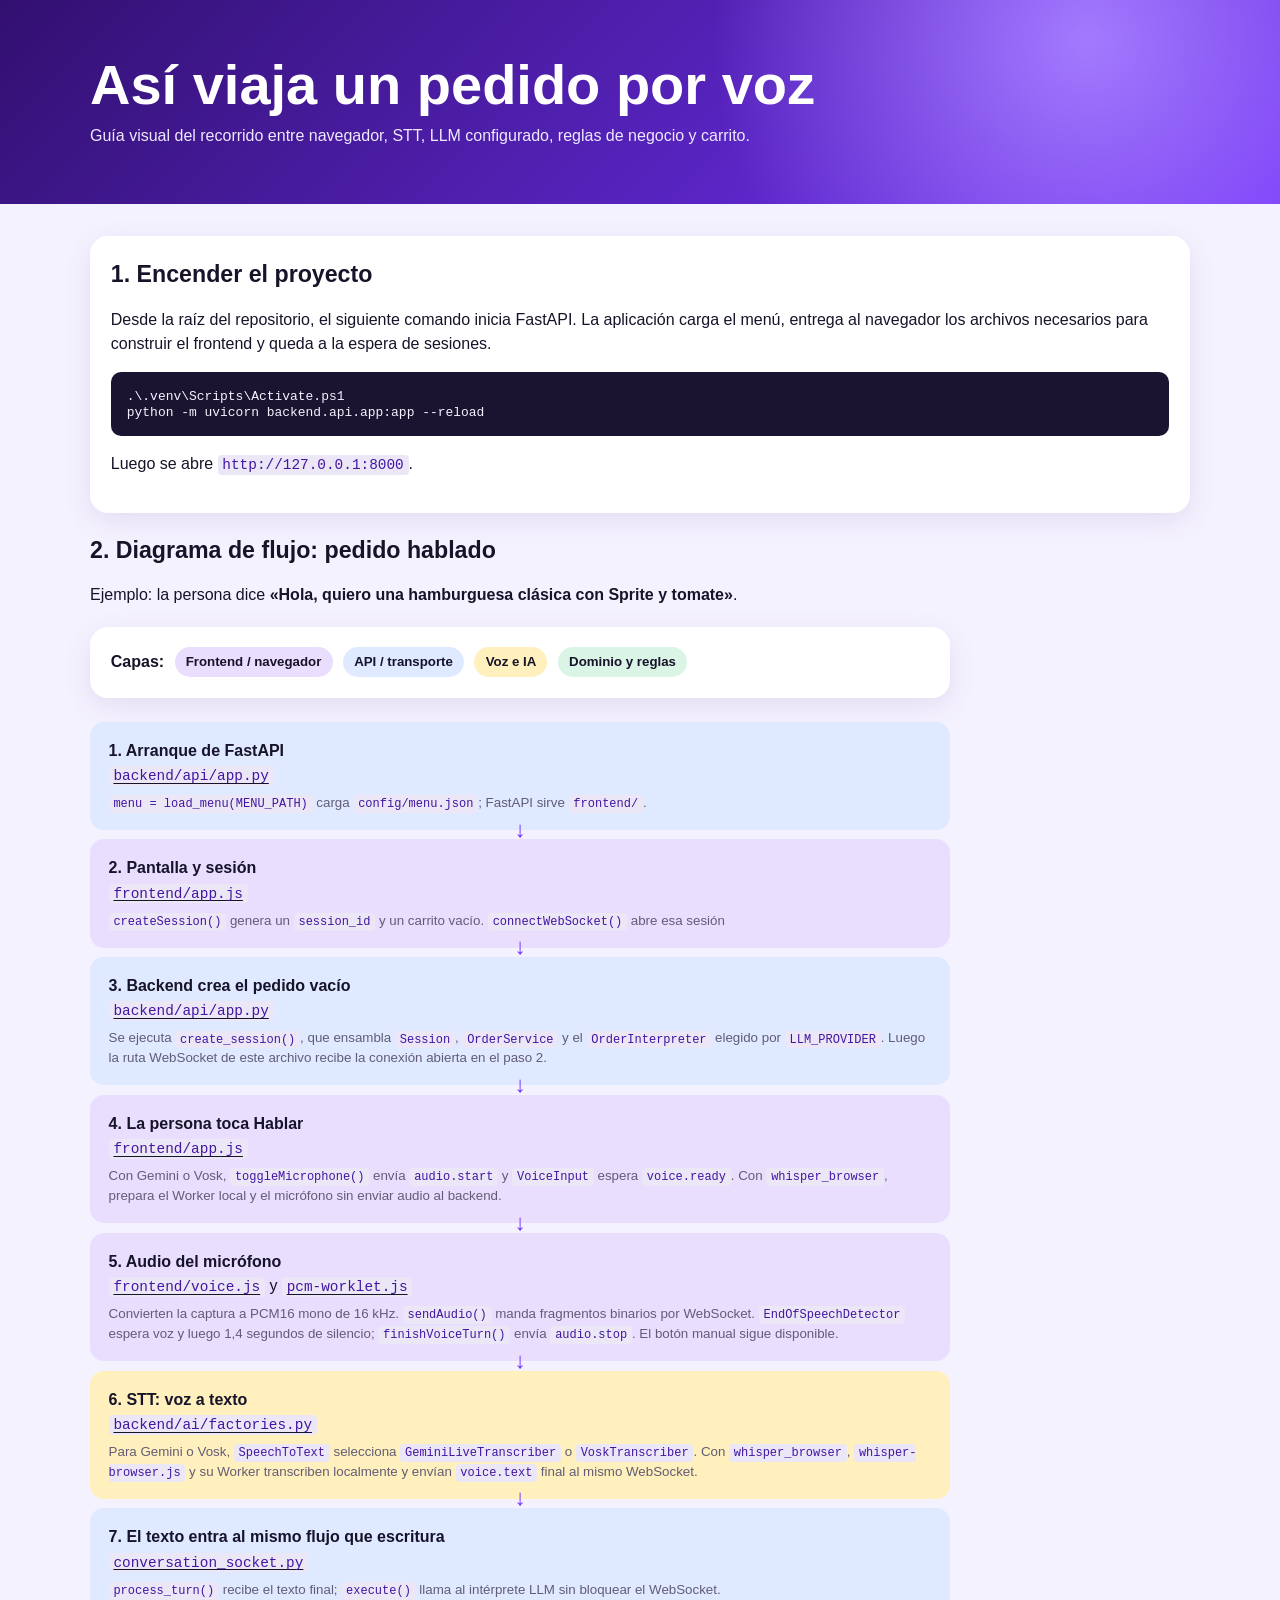
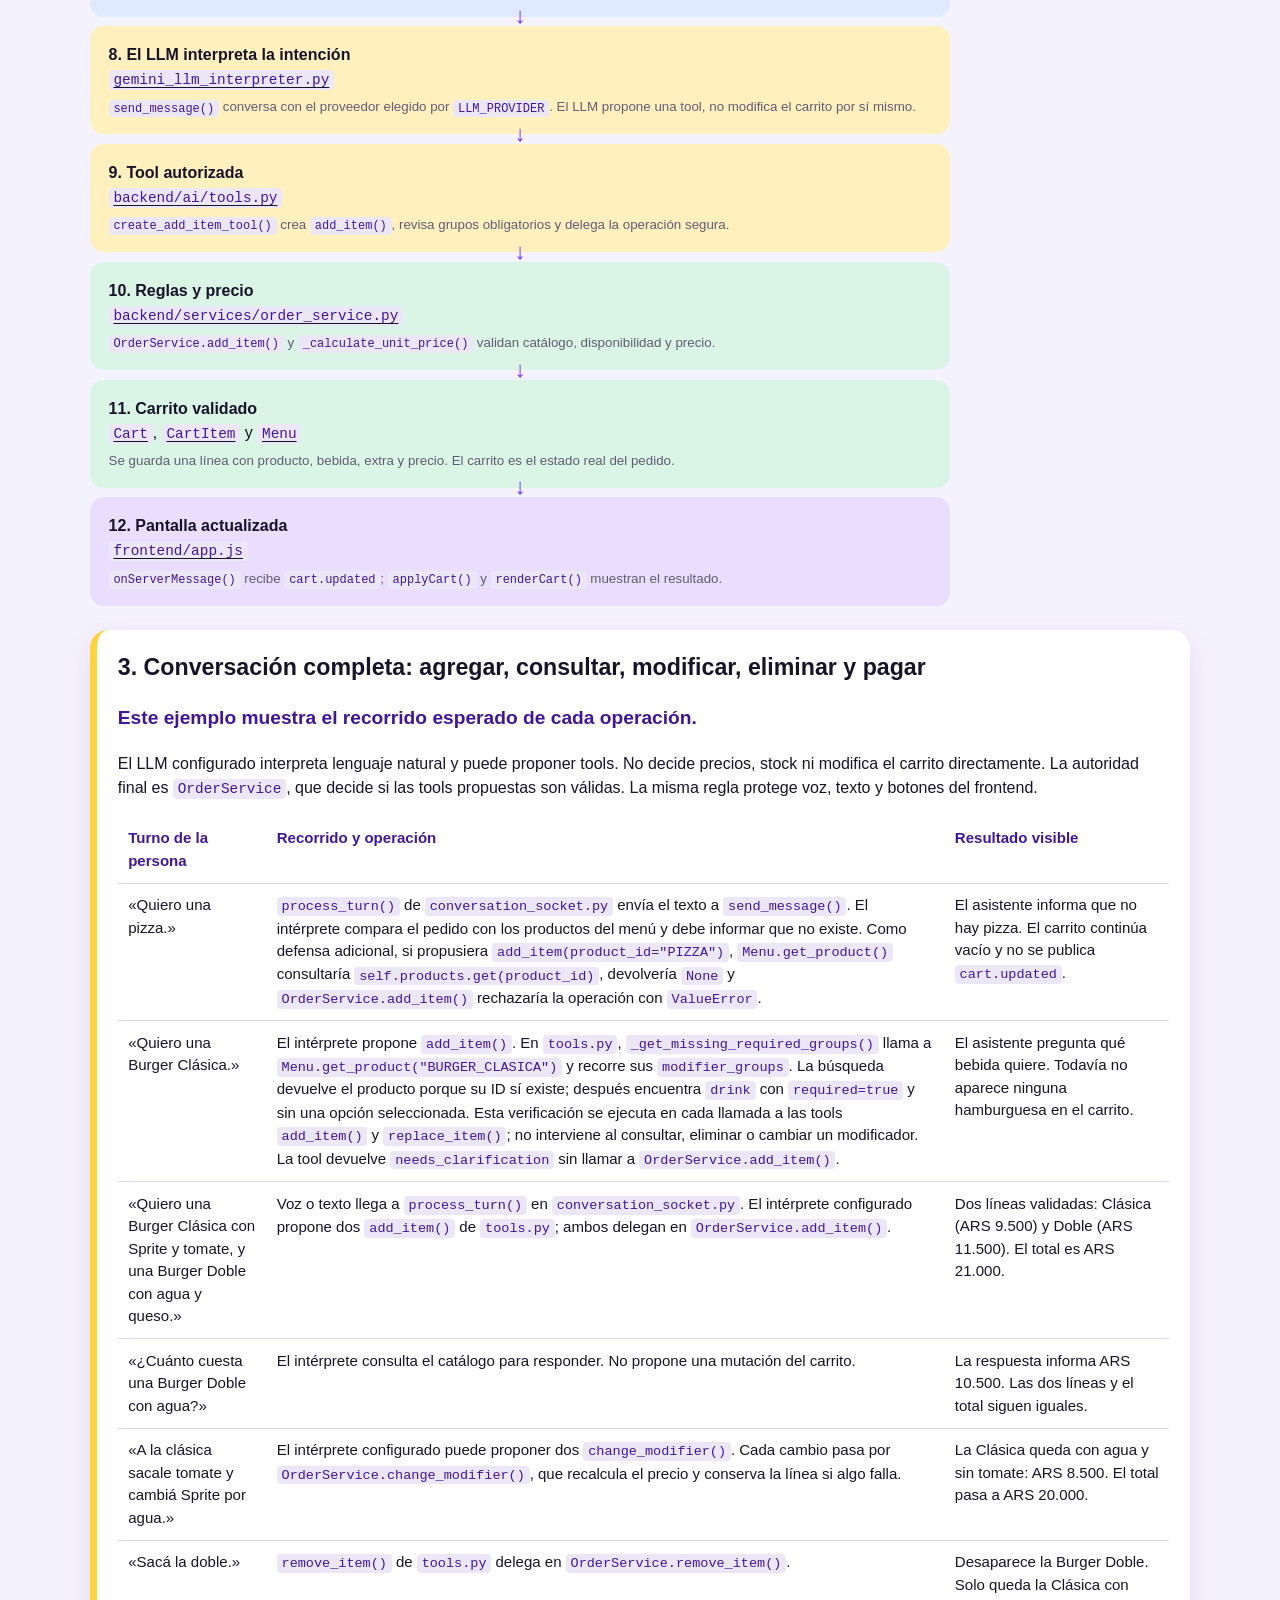
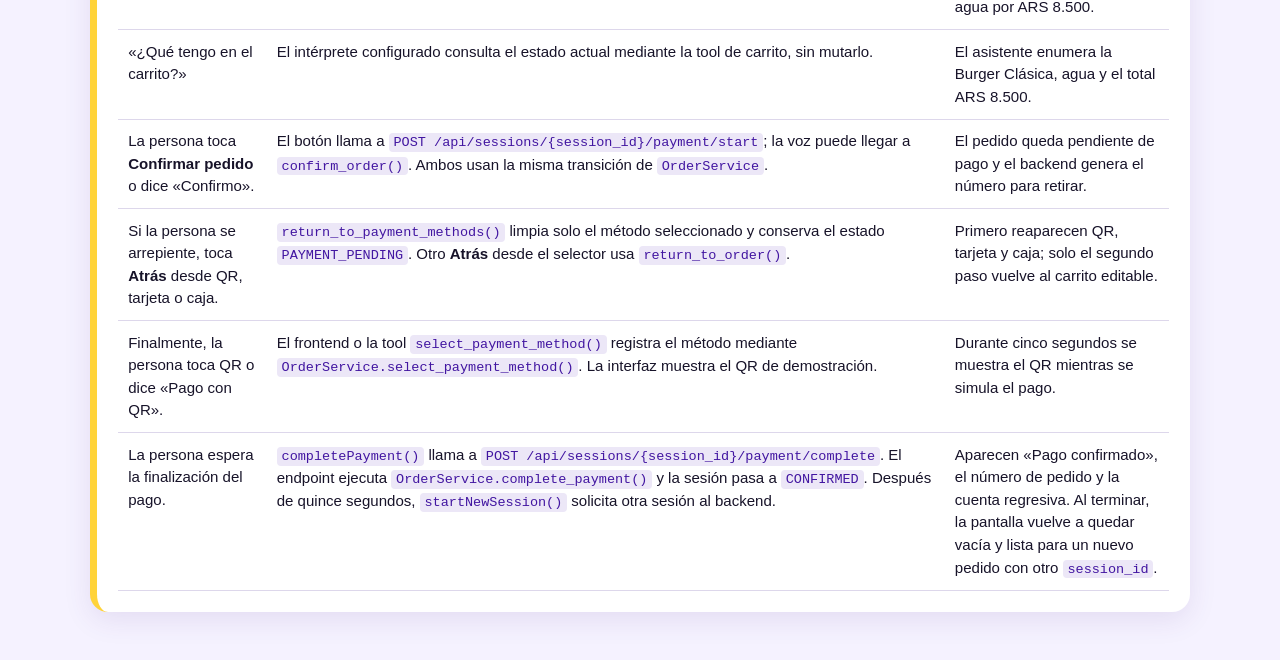
==== commit 6e80a8e6: "Incorpora Whisper local como alternativa de voz en navegador" ====
--- a/docs/recorrido-pedido.html
+++ b/docs/recorrido-pedido.html
@@ -305,8 +305,9 @@
         <article class="step frontend">
           <h3>4. La persona toca Hablar</h3>
           <a href="../frontend/app.js"><code>frontend/app.js</code></a>
-          <small><code>toggleMicrophone()</code> env&iacute;a <code>audio.start</code>; <code>VoiceInput</code> prepara
-            el micr&oacute;fono y espera que el backend confirme <code>voice.ready</code>.</small>
+          <small>Con Gemini o Vosk, <code>toggleMicrophone()</code> env&iacute;a <code>audio.start</code> y
+            <code>VoiceInput</code> espera <code>voice.ready</code>. Con <code>whisper_browser</code>,
+            prepara el Worker local y el micr&oacute;fono sin enviar audio al backend.</small>
         </article>
         <article class="step frontend">
           <h3>5. Audio del micr&oacute;fono</h3>
@@ -319,8 +320,10 @@
         <article class="step ai">
           <h3>6. STT: voz a texto</h3>
           <a href="../backend/ai/factories.py"><code>backend/ai/factories.py</code></a>
-          <small><code>SpeechToText</code> selecciona <code>GeminiLiveTranscriber</code> o
-            <code>VoskTranscriber</code> seg&uacute;n <code>STT_PROVIDER</code>; publica hip&oacute;tesis y devuelve el texto final.</small>
+          <small>Para Gemini o Vosk, <code>SpeechToText</code> selecciona
+            <code>GeminiLiveTranscriber</code> o <code>VoskTranscriber</code>. Con
+            <code>whisper_browser</code>, <code>whisper-browser.js</code> y su Worker transcriben localmente
+            y env&iacute;an <code>voice.text</code> final al mismo WebSocket.</small>
         </article>
         <article class="step backend">
           <h3>7. El texto entra al mismo flujo que escritura</h3>
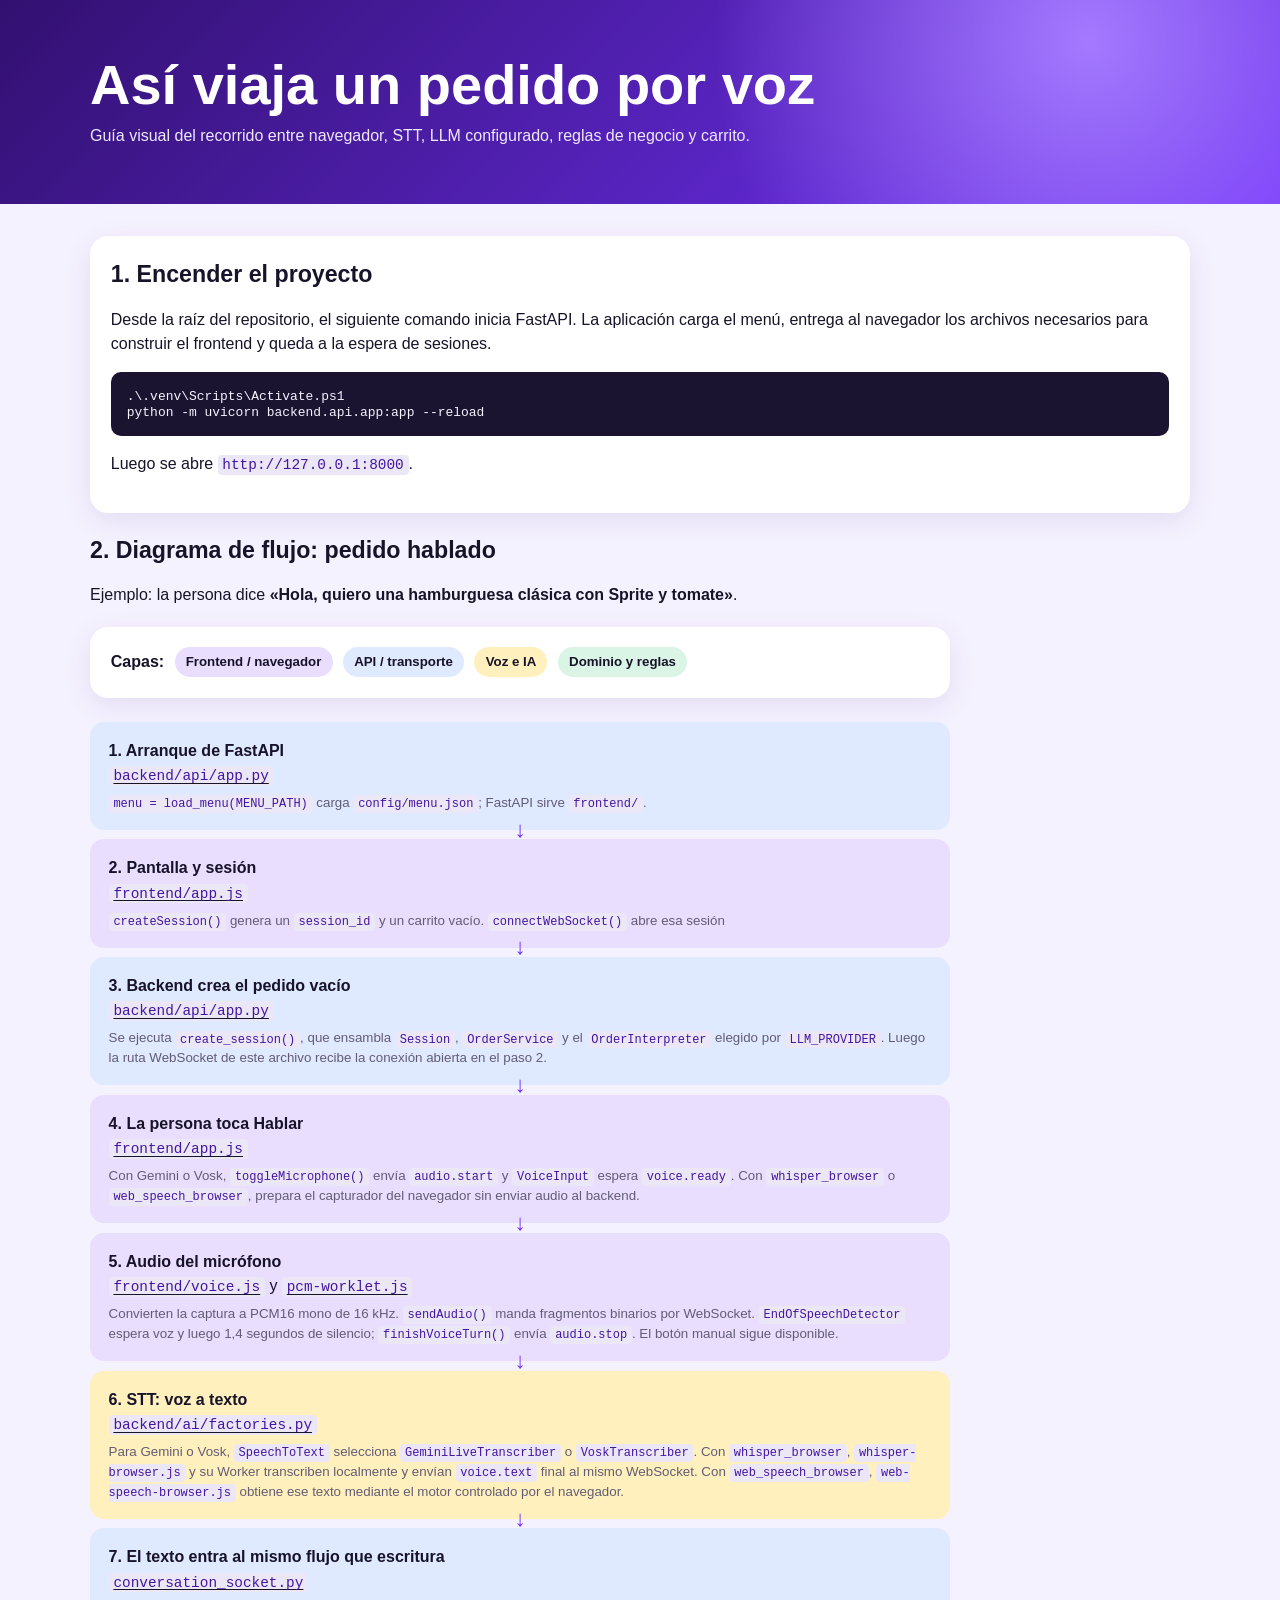
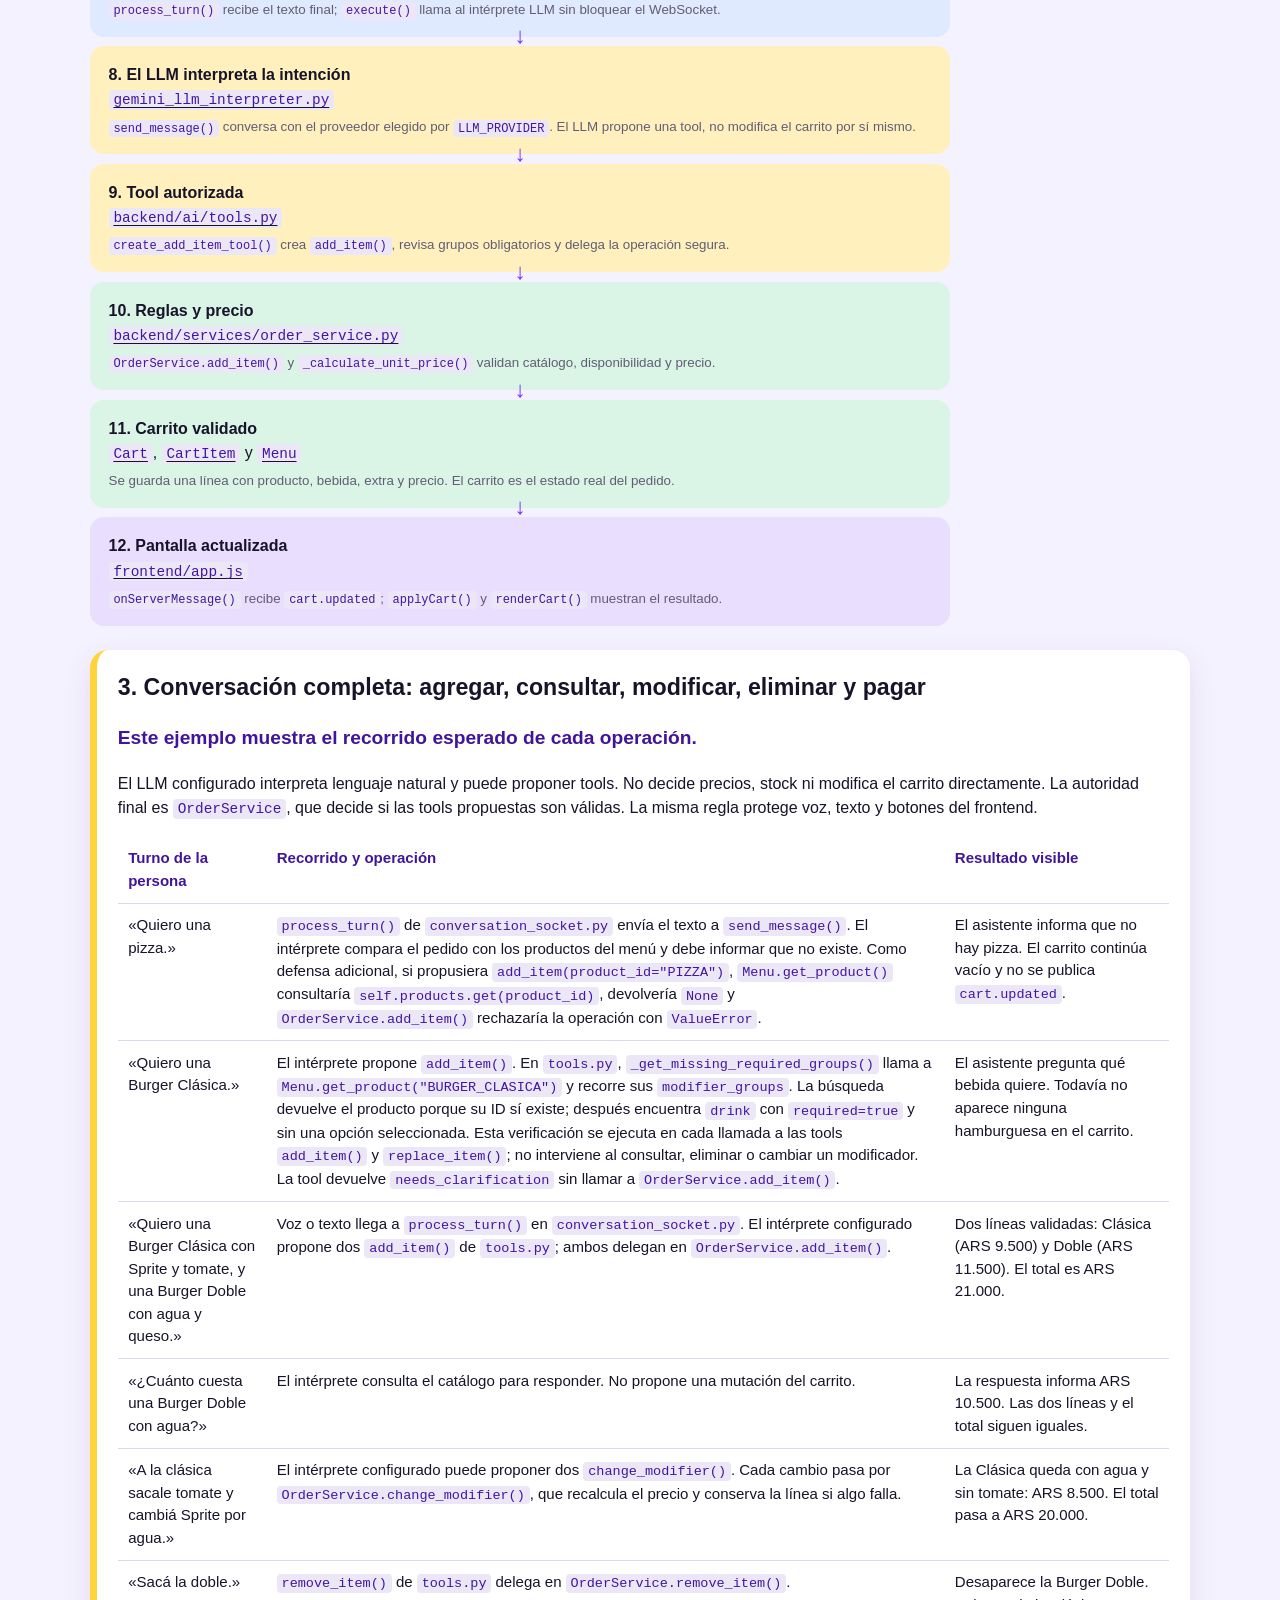
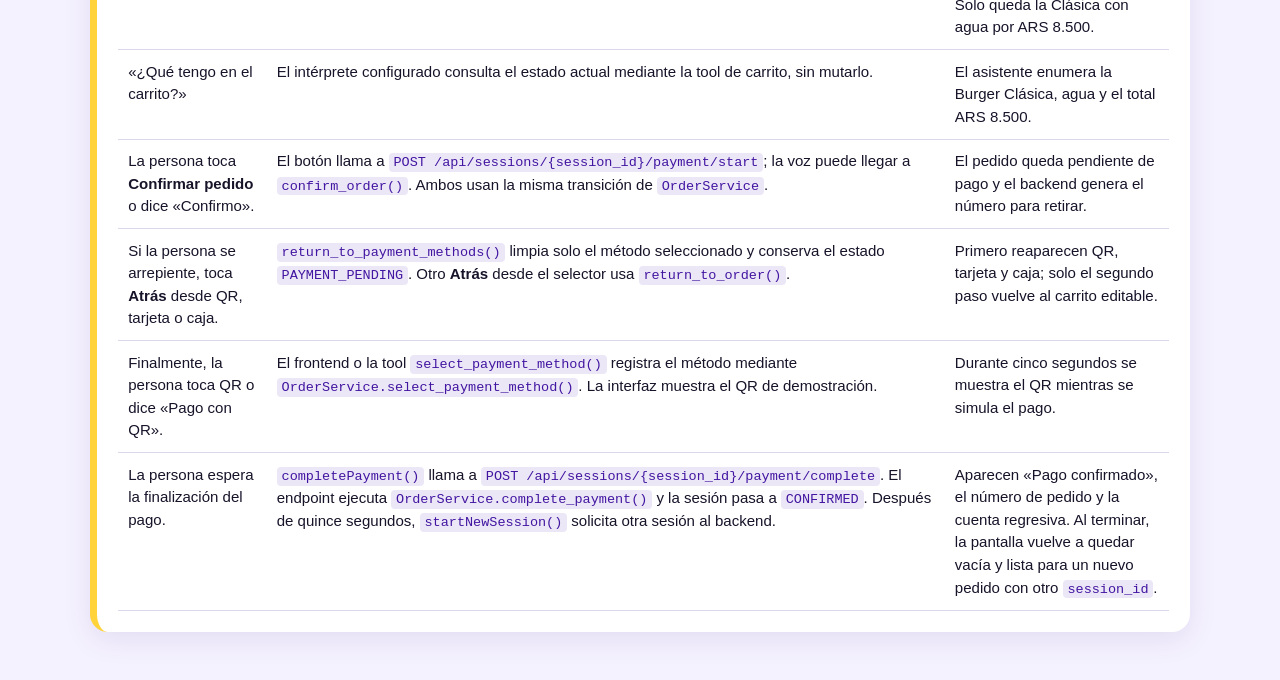
==== commit 8c4d68b1: "implemento stt: web speech api" ====
--- a/docs/recorrido-pedido.html
+++ b/docs/recorrido-pedido.html
@@ -306,8 +306,8 @@
           <h3>4. La persona toca Hablar</h3>
           <a href="../frontend/app.js"><code>frontend/app.js</code></a>
           <small>Con Gemini o Vosk, <code>toggleMicrophone()</code> env&iacute;a <code>audio.start</code> y
-            <code>VoiceInput</code> espera <code>voice.ready</code>. Con <code>whisper_browser</code>,
-            prepara el Worker local y el micr&oacute;fono sin enviar audio al backend.</small>
+            <code>VoiceInput</code> espera <code>voice.ready</code>. Con <code>whisper_browser</code> o
+            <code>web_speech_browser</code>, prepara el capturador del navegador sin enviar audio al backend.</small>
         </article>
         <article class="step frontend">
           <h3>5. Audio del micr&oacute;fono</h3>
@@ -323,7 +323,9 @@
           <small>Para Gemini o Vosk, <code>SpeechToText</code> selecciona
             <code>GeminiLiveTranscriber</code> o <code>VoskTranscriber</code>. Con
             <code>whisper_browser</code>, <code>whisper-browser.js</code> y su Worker transcriben localmente
-            y env&iacute;an <code>voice.text</code> final al mismo WebSocket.</small>
+            y env&iacute;an <code>voice.text</code> final al mismo WebSocket. Con
+            <code>web_speech_browser</code>, <code>web-speech-browser.js</code> obtiene ese texto mediante
+            el motor controlado por el navegador.</small>
         </article>
         <article class="step backend">
           <h3>7. El texto entra al mismo flujo que escritura</h3>
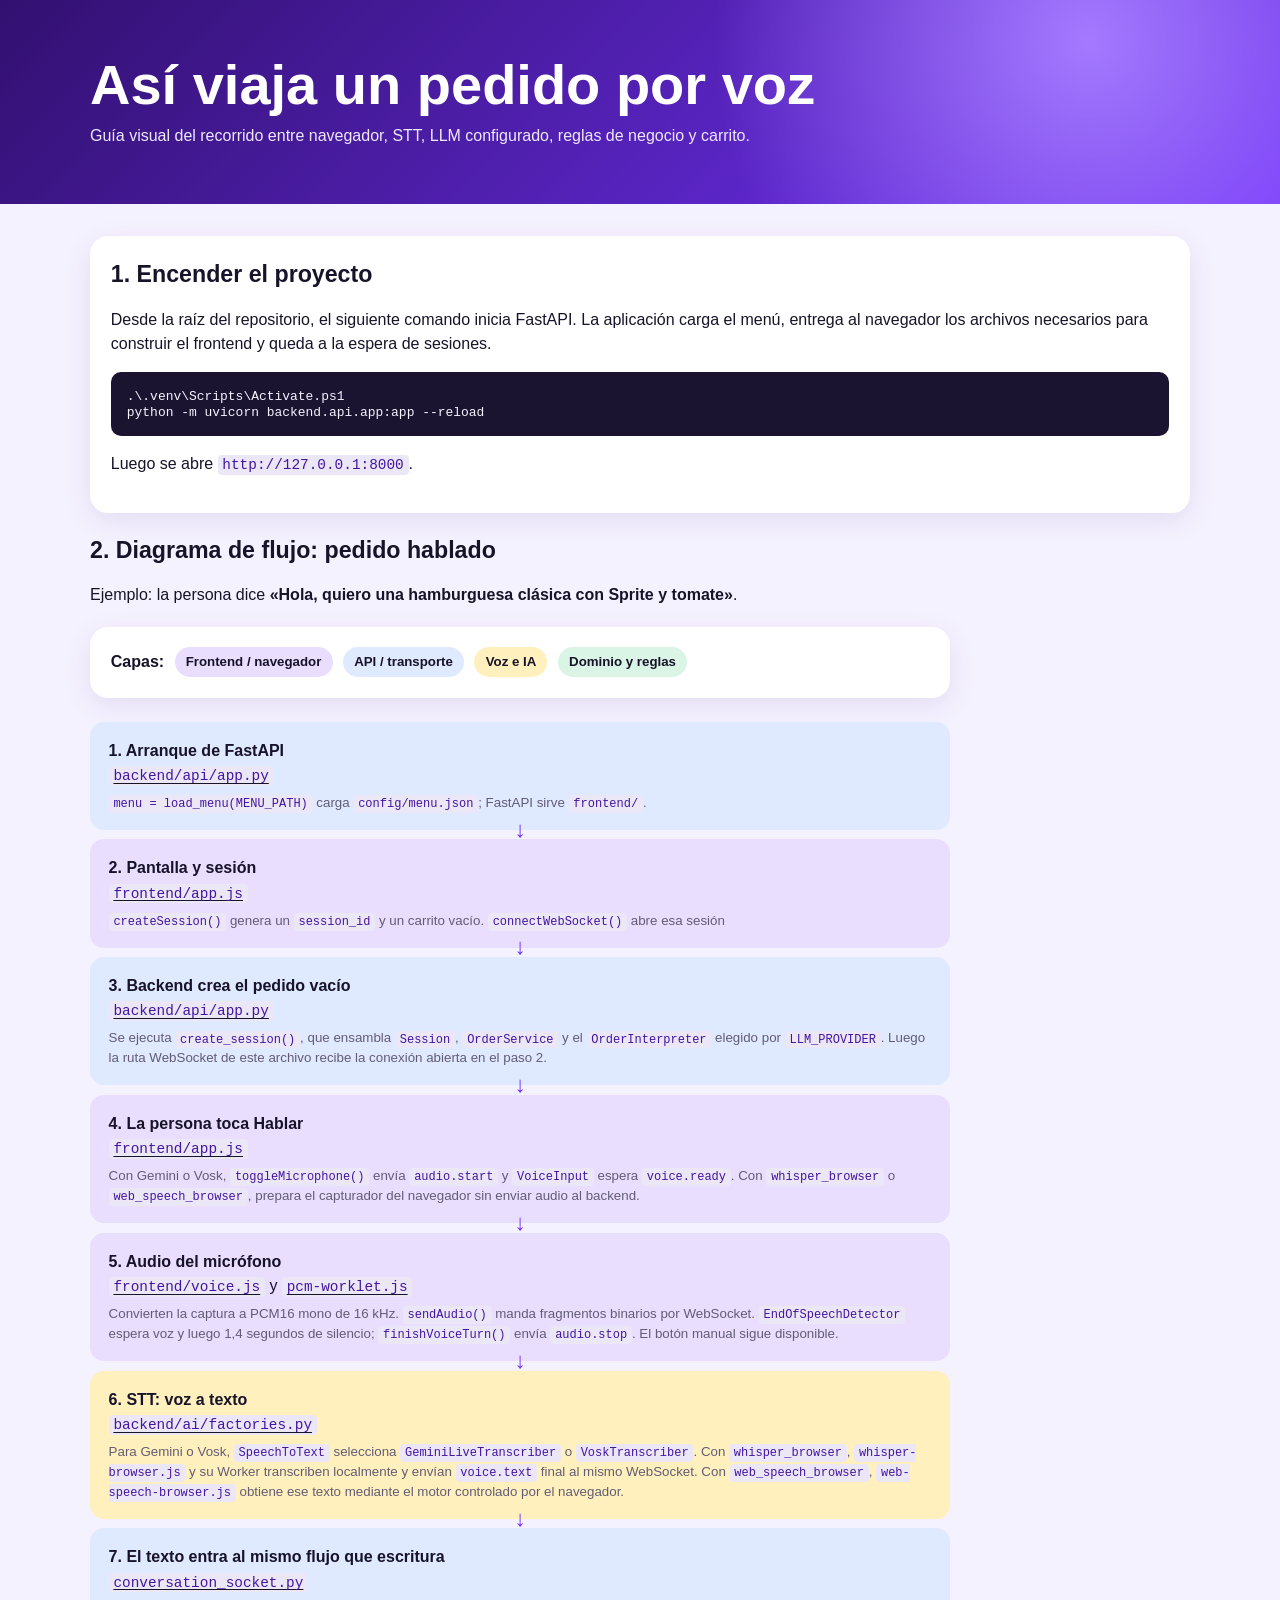
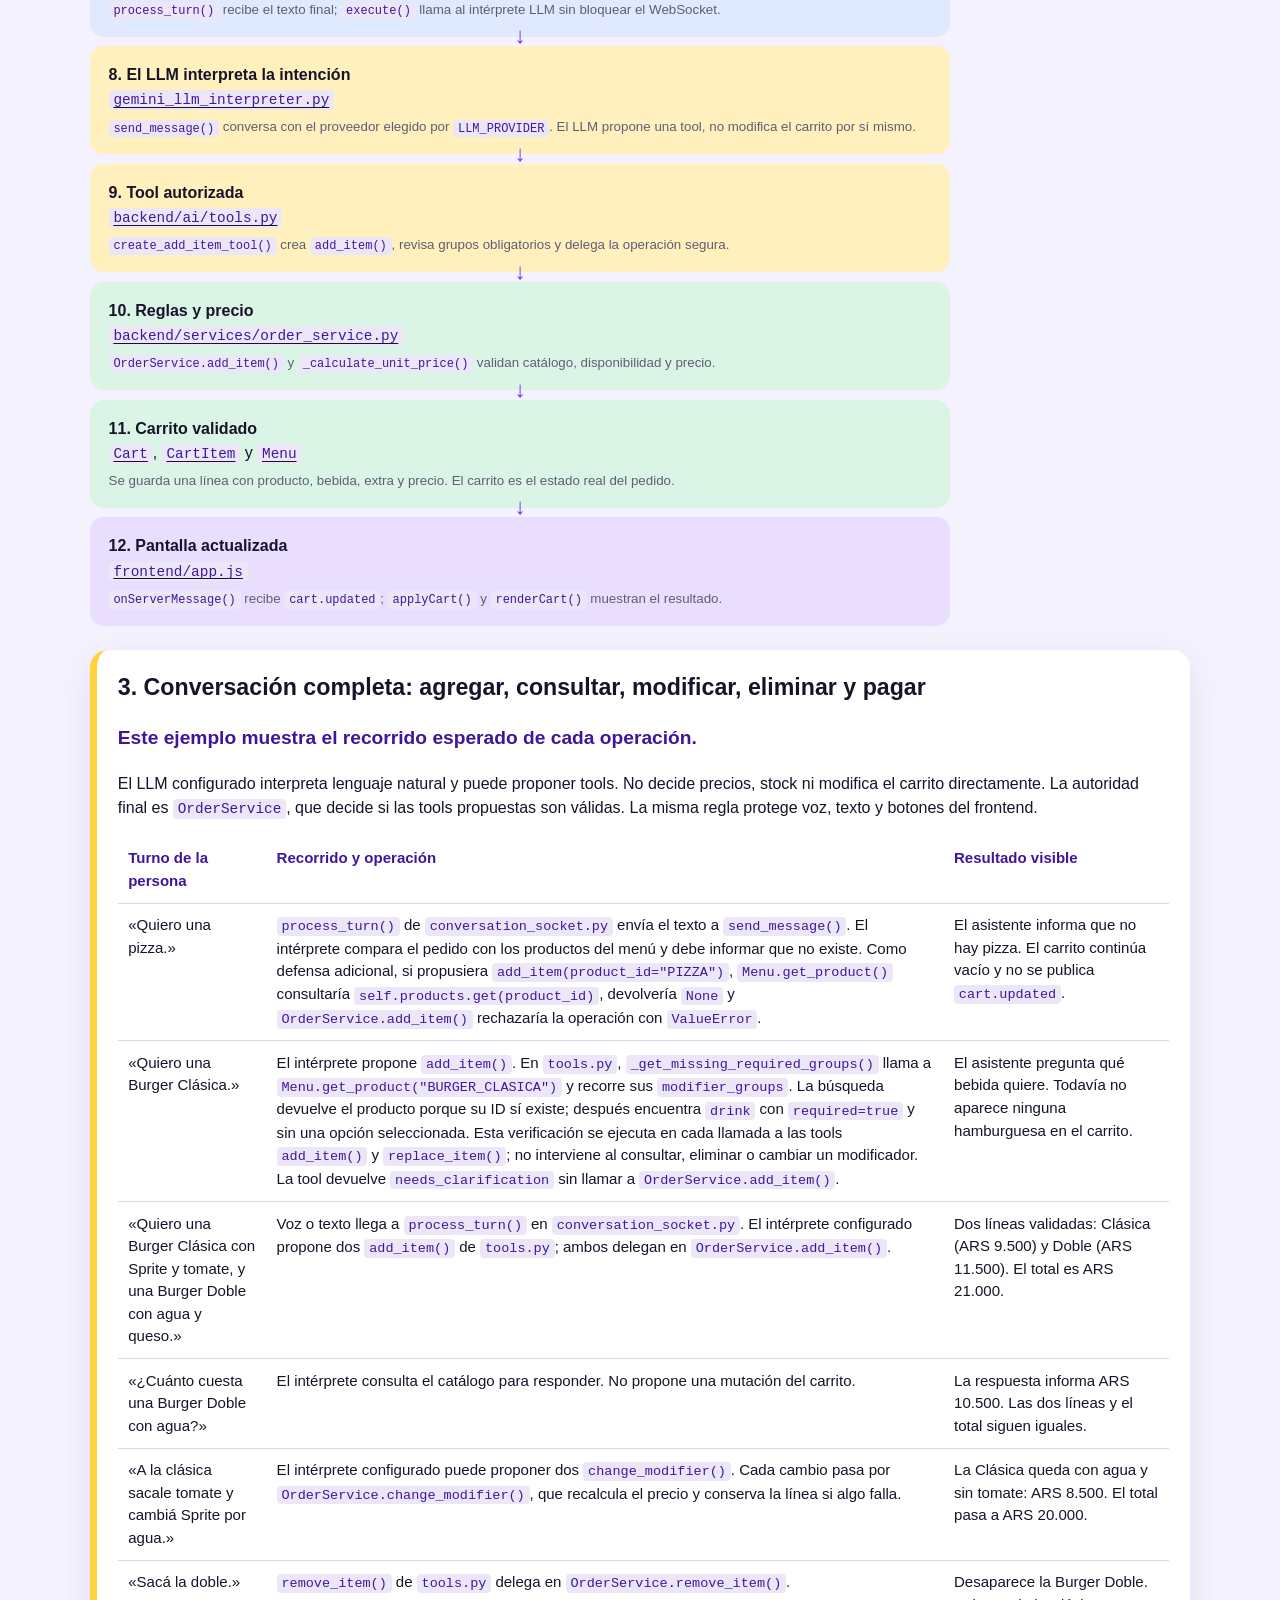
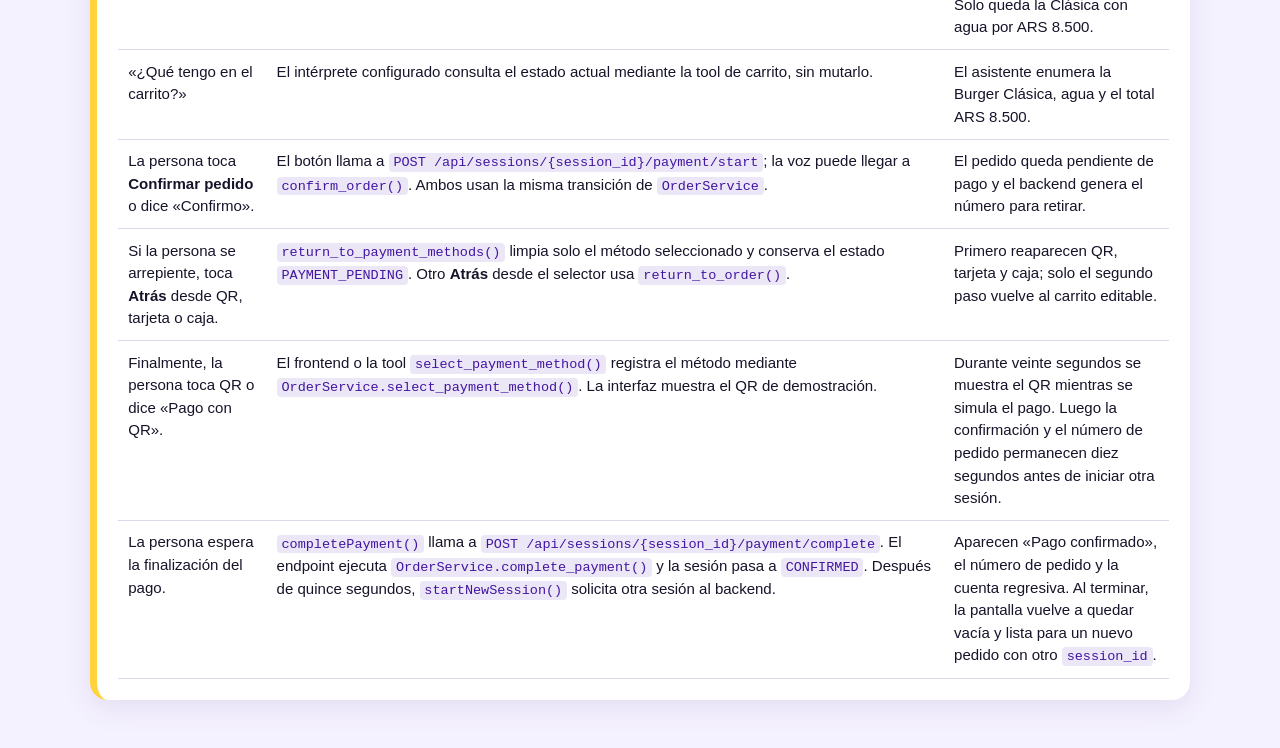
==== commit cbcaa43b: "cambios tiempos de "seguis ahi" y confirmacion de pago" ====
--- a/docs/recorrido-pedido.html
+++ b/docs/recorrido-pedido.html
@@ -469,7 +469,7 @@
               <code>OrderService.select_payment_method()</code>. La interfaz muestra
               el QR de demostraci&oacute;n.
             </td>
-            <td>Durante cinco segundos se muestra el QR mientras se simula el pago.</td>
+            <td>Durante veinte segundos se muestra el QR mientras se simula el pago. Luego la confirmaci&oacute;n y el n&uacute;mero de pedido permanecen diez segundos antes de iniciar otra sesi&oacute;n.</td>
           </tr>
           <tr>
             <td>La persona espera la finalizaci&oacute;n del pago.</td>
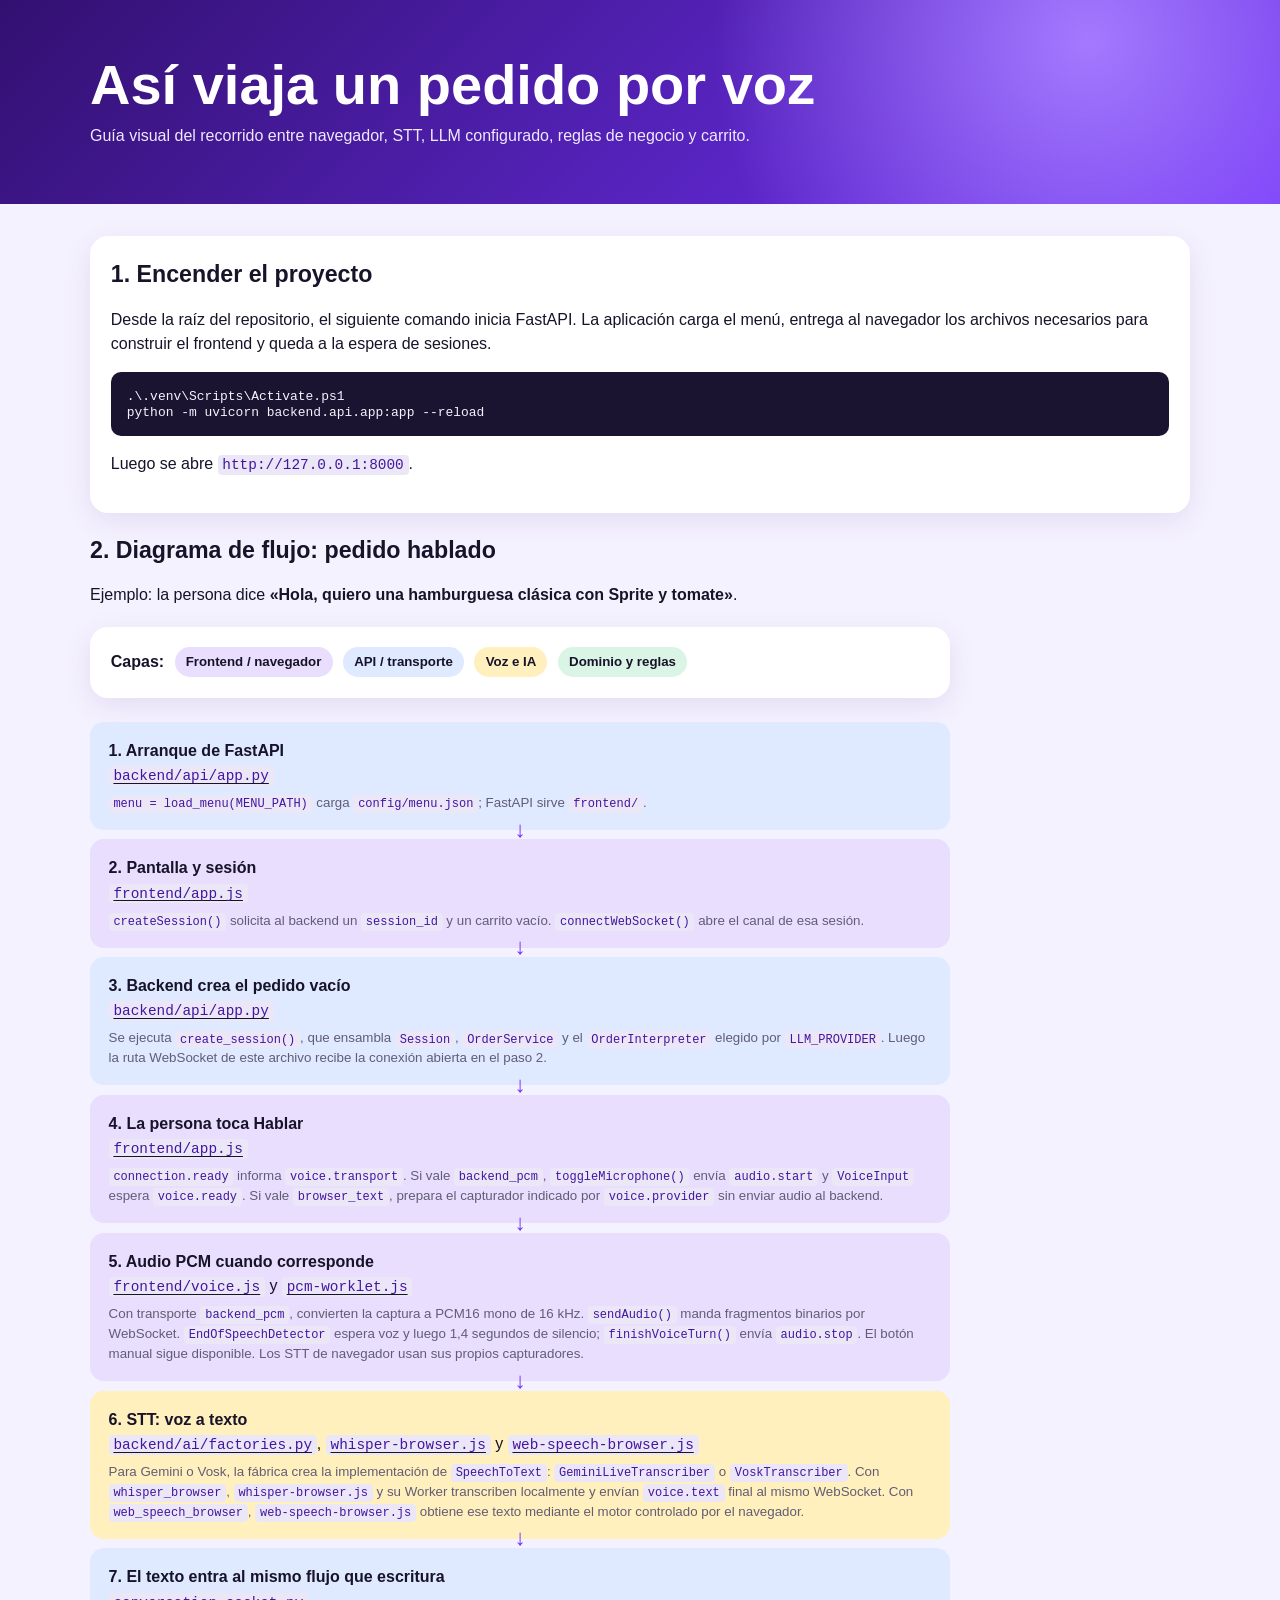
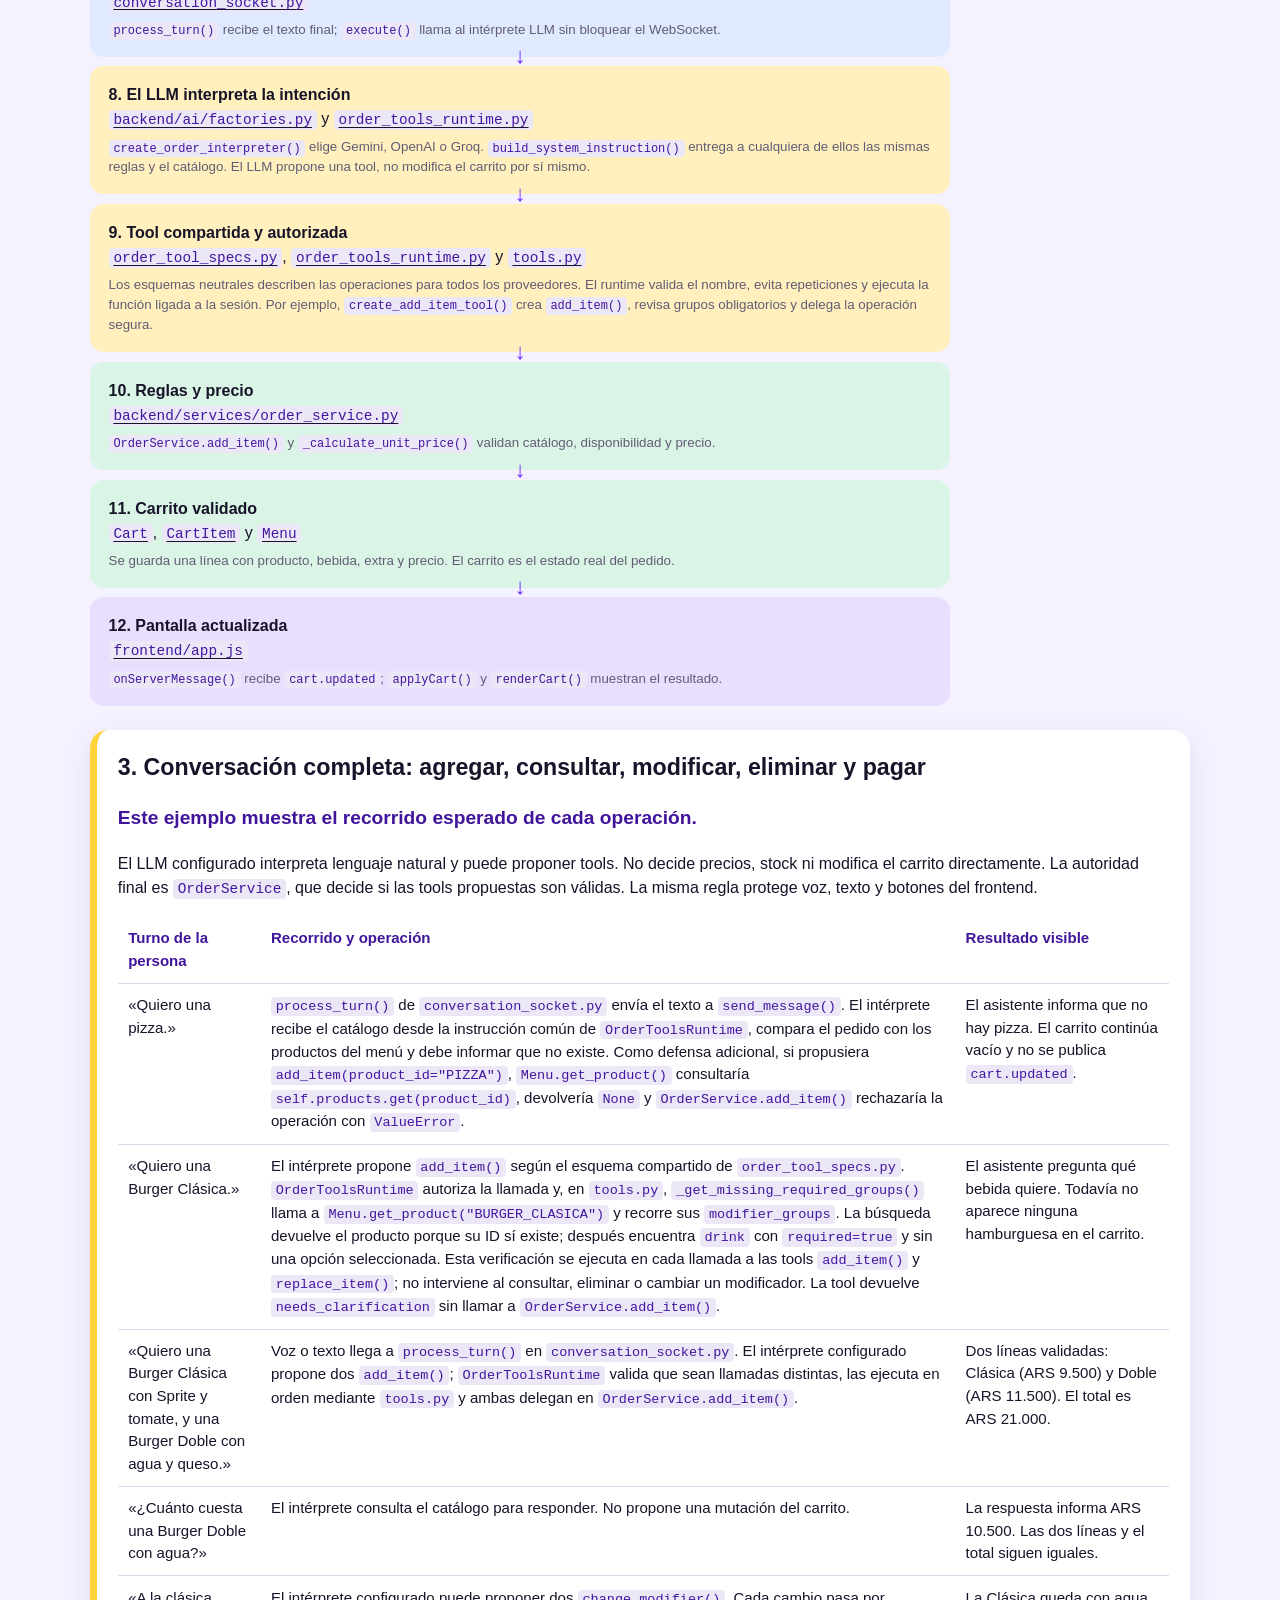
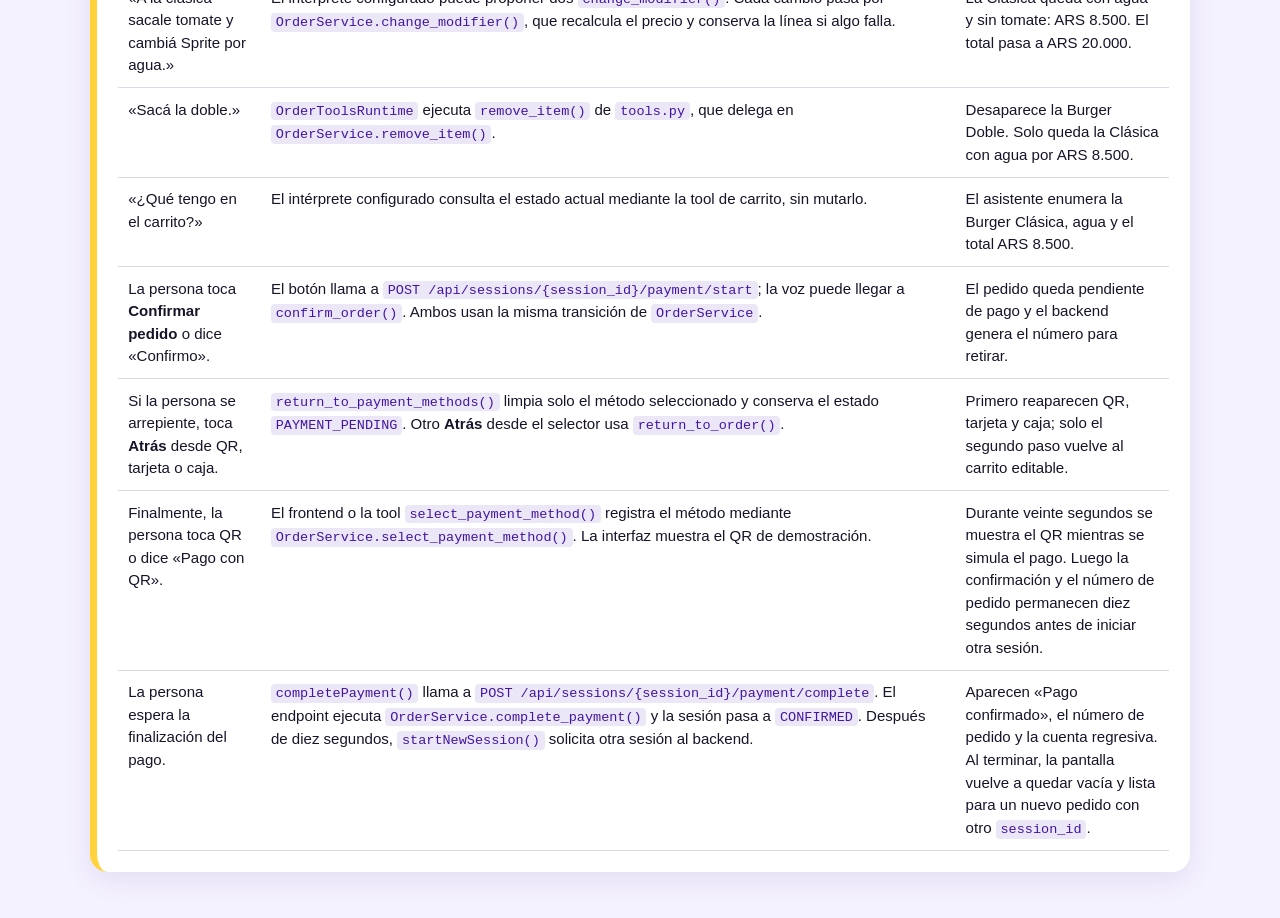
==== commit 8596df04: "alinear la documentación con el código y el HTML actuales. Se actualizaron prompts, tools y   OrderT" ====
--- a/docs/recorrido-pedido.html
+++ b/docs/recorrido-pedido.html
@@ -291,8 +291,8 @@
         <article class="step frontend">
           <h3>2. Pantalla y sesi&oacute;n</h3>
           <a href="../frontend/app.js"><code>frontend/app.js</code></a>
-          <small><code>createSession()</code> genera un <code>session_id</code> y un carrito vacío.
-            <code>connectWebSocket()</code> abre esa sesión</small>
+          <small><code>createSession()</code> solicita al backend un <code>session_id</code> y un carrito vac&iacute;o.
+            <code>connectWebSocket()</code> abre el canal de esa sesi&oacute;n.</small>
         </article>
         <article class="step backend">
           <h3>3. Backend crea el pedido vac&iacute;o</h3>
@@ -305,22 +305,26 @@
         <article class="step frontend">
           <h3>4. La persona toca Hablar</h3>
           <a href="../frontend/app.js"><code>frontend/app.js</code></a>
-          <small>Con Gemini o Vosk, <code>toggleMicrophone()</code> env&iacute;a <code>audio.start</code> y
-            <code>VoiceInput</code> espera <code>voice.ready</code>. Con <code>whisper_browser</code> o
-            <code>web_speech_browser</code>, prepara el capturador del navegador sin enviar audio al backend.</small>
+          <small><code>connection.ready</code> informa <code>voice.transport</code>. Si vale
+            <code>backend_pcm</code>, <code>toggleMicrophone()</code> env&iacute;a <code>audio.start</code> y
+            <code>VoiceInput</code> espera <code>voice.ready</code>. Si vale <code>browser_text</code>, prepara el
+            capturador indicado por <code>voice.provider</code> sin enviar audio al backend.</small>
         </article>
         <article class="step frontend">
-          <h3>5. Audio del micr&oacute;fono</h3>
+          <h3>5. Audio PCM cuando corresponde</h3>
           <a href="../frontend/voice.js"><code>frontend/voice.js</code></a> y <a
             href="../frontend/pcm-worklet.js"><code>pcm-worklet.js</code></a>
-          <small>Convierten la captura a PCM16 mono de 16 kHz. <code>sendAudio()</code> manda fragmentos binarios por
-            WebSocket. <code>EndOfSpeechDetector</code> espera voz y luego 1,4 segundos de silencio;
-            <code>finishVoiceTurn()</code> env&iacute;a <code>audio.stop</code>. El bot&oacute;n manual sigue disponible.</small>
+          <small>Con transporte <code>backend_pcm</code>, convierten la captura a PCM16 mono de 16 kHz.
+            <code>sendAudio()</code> manda fragmentos binarios por WebSocket. <code>EndOfSpeechDetector</code> espera
+            voz y luego 1,4 segundos de silencio; <code>finishVoiceTurn()</code> env&iacute;a <code>audio.stop</code>. El
+            bot&oacute;n manual sigue disponible. Los STT de navegador usan sus propios capturadores.</small>
         </article>
         <article class="step ai">
           <h3>6. STT: voz a texto</h3>
-          <a href="../backend/ai/factories.py"><code>backend/ai/factories.py</code></a>
-          <small>Para Gemini o Vosk, <code>SpeechToText</code> selecciona
+          <a href="../backend/ai/factories.py"><code>backend/ai/factories.py</code></a>,
+          <a href="../frontend/whisper-browser.js"><code>whisper-browser.js</code></a> y
+          <a href="../frontend/web-speech-browser.js"><code>web-speech-browser.js</code></a>
+          <small>Para Gemini o Vosk, la f&aacute;brica crea la implementaci&oacute;n de <code>SpeechToText</code>:
             <code>GeminiLiveTranscriber</code> o <code>VoskTranscriber</code>. Con
             <code>whisper_browser</code>, <code>whisper-browser.js</code> y su Worker transcriben localmente
             y env&iacute;an <code>voice.text</code> final al mismo WebSocket. Con
@@ -335,15 +339,21 @@
         </article>
         <article class="step ai">
           <h3>8. El LLM interpreta la intenci&oacute;n</h3>
-          <a href="../backend/ai/gemini_llm_interpreter.py"><code>gemini_llm_interpreter.py</code></a>
-          <small><code>send_message()</code> conversa con el proveedor elegido por <code>LLM_PROVIDER</code>.
+          <a href="../backend/ai/factories.py"><code>backend/ai/factories.py</code></a> y
+          <a href="../backend/ai/order_tools_runtime.py"><code>order_tools_runtime.py</code></a>
+          <small><code>create_order_interpreter()</code> elige Gemini, OpenAI o Groq.
+            <code>build_system_instruction()</code> entrega a cualquiera de ellos las mismas reglas y el cat&aacute;logo.
             El LLM propone una tool, no modifica el carrito por s&iacute; mismo.</small>
         </article>
         <article class="step ai">
-          <h3>9. Tool autorizada</h3>
-          <a href="../backend/ai/tools.py"><code>backend/ai/tools.py</code></a>
-          <small><code>create_add_item_tool()</code> crea <code>add_item()</code>, revisa grupos obligatorios y delega
-            la operaci&oacute;n segura.</small>
+          <h3>9. Tool compartida y autorizada</h3>
+          <a href="../backend/ai/order_tool_specs.py"><code>order_tool_specs.py</code></a>,
+          <a href="../backend/ai/order_tools_runtime.py"><code>order_tools_runtime.py</code></a> y
+          <a href="../backend/ai/tools.py"><code>tools.py</code></a>
+          <small>Los esquemas neutrales describen las operaciones para todos los proveedores. El runtime valida el
+            nombre, evita repeticiones y ejecuta la funci&oacute;n ligada a la sesi&oacute;n. Por ejemplo,
+            <code>create_add_item_tool()</code> crea <code>add_item()</code>, revisa grupos obligatorios y delega la
+            operaci&oacute;n segura.</small>
         </article>
         <article class="step domain">
           <h3>10. Reglas y precio</h3>
@@ -387,7 +397,8 @@
           <tr>
             <td>&laquo;Quiero una pizza.&raquo;</td>
             <td><code>process_turn()</code> de <code>conversation_socket.py</code> env&iacute;a el texto a
-              <code>send_message()</code>. El int&eacute;rprete compara el pedido con los productos del men&uacute; y
+              <code>send_message()</code>. El int&eacute;rprete recibe el cat&aacute;logo desde la instrucci&oacute;n com&uacute;n de
+              <code>OrderToolsRuntime</code>, compara el pedido con los productos del men&uacute; y
               debe
               informar que no existe. Como defensa adicional, si propusiera
               <code>add_item(product_id=&quot;PIZZA&quot;)</code>, <code>Menu.get_product()</code> consultar&iacute;a
@@ -400,7 +411,9 @@
           </tr>
           <tr>
             <td>&laquo;Quiero una Burger Cl&aacute;sica.&raquo;</td>
-            <td>El int&eacute;rprete propone <code>add_item()</code>. En <code>tools.py</code>,
+            <td>El int&eacute;rprete propone <code>add_item()</code> seg&uacute;n el esquema compartido de
+              <code>order_tool_specs.py</code>. <code>OrderToolsRuntime</code> autoriza la llamada y, en
+              <code>tools.py</code>,
               <code>_get_missing_required_groups()</code> llama a
               <code>Menu.get_product(&quot;BURGER_CLASICA&quot;)</code> y recorre sus
               <code>modifier_groups</code>. La b&uacute;squeda devuelve el producto porque su ID s&iacute; existe;
@@ -416,8 +429,9 @@
           <tr>
             <td>&laquo;Quiero una Burger Cl&aacute;sica con Sprite y tomate, y una Burger Doble con agua y
               queso.&raquo;</td>
-            <td>Voz o texto llega a <code>process_turn()</code> en <code>conversation_socket.py</code>. El intérprete
-              configurado propone dos <code>add_item()</code> de <code>tools.py</code>; ambos delegan en
+            <td>Voz o texto llega a <code>process_turn()</code> en <code>conversation_socket.py</code>. El int&eacute;rprete
+              configurado propone dos <code>add_item()</code>; <code>OrderToolsRuntime</code> valida que sean llamadas
+              distintas, las ejecuta en orden mediante <code>tools.py</code> y ambas delegan en
               <code>OrderService.add_item()</code>.
             </td>
             <td>Dos l&iacute;neas validadas: Cl&aacute;sica (ARS 9.500) y Doble (ARS 11.500). El total es ARS 21.000.
@@ -439,7 +453,8 @@
           </tr>
           <tr>
             <td>&laquo;Sac&aacute; la doble.&raquo;</td>
-            <td><code>remove_item()</code> de <code>tools.py</code> delega en <code>OrderService.remove_item()</code>.
+            <td><code>OrderToolsRuntime</code> ejecuta <code>remove_item()</code> de <code>tools.py</code>, que delega en
+              <code>OrderService.remove_item()</code>.
             </td>
             <td>Desaparece la Burger Doble. Solo queda la Cl&aacute;sica con agua por ARS 8.500.</td>
           </tr>
@@ -477,7 +492,7 @@
               <code>POST /api/sessions/{session_id}/payment/complete</code>. El endpoint ejecuta
               <code>OrderService.complete_payment()</code> y la sesi&oacute;n pasa a <code>CONFIRMED</code>.
               Despu&eacute;s de
-              quince segundos, <code>startNewSession()</code> solicita otra sesi&oacute;n al backend.
+              diez segundos, <code>startNewSession()</code> solicita otra sesi&oacute;n al backend.
             </td>
             <td>Aparecen &laquo;Pago confirmado&raquo;, el n&uacute;mero de pedido y la cuenta regresiva. Al terminar,
               la
